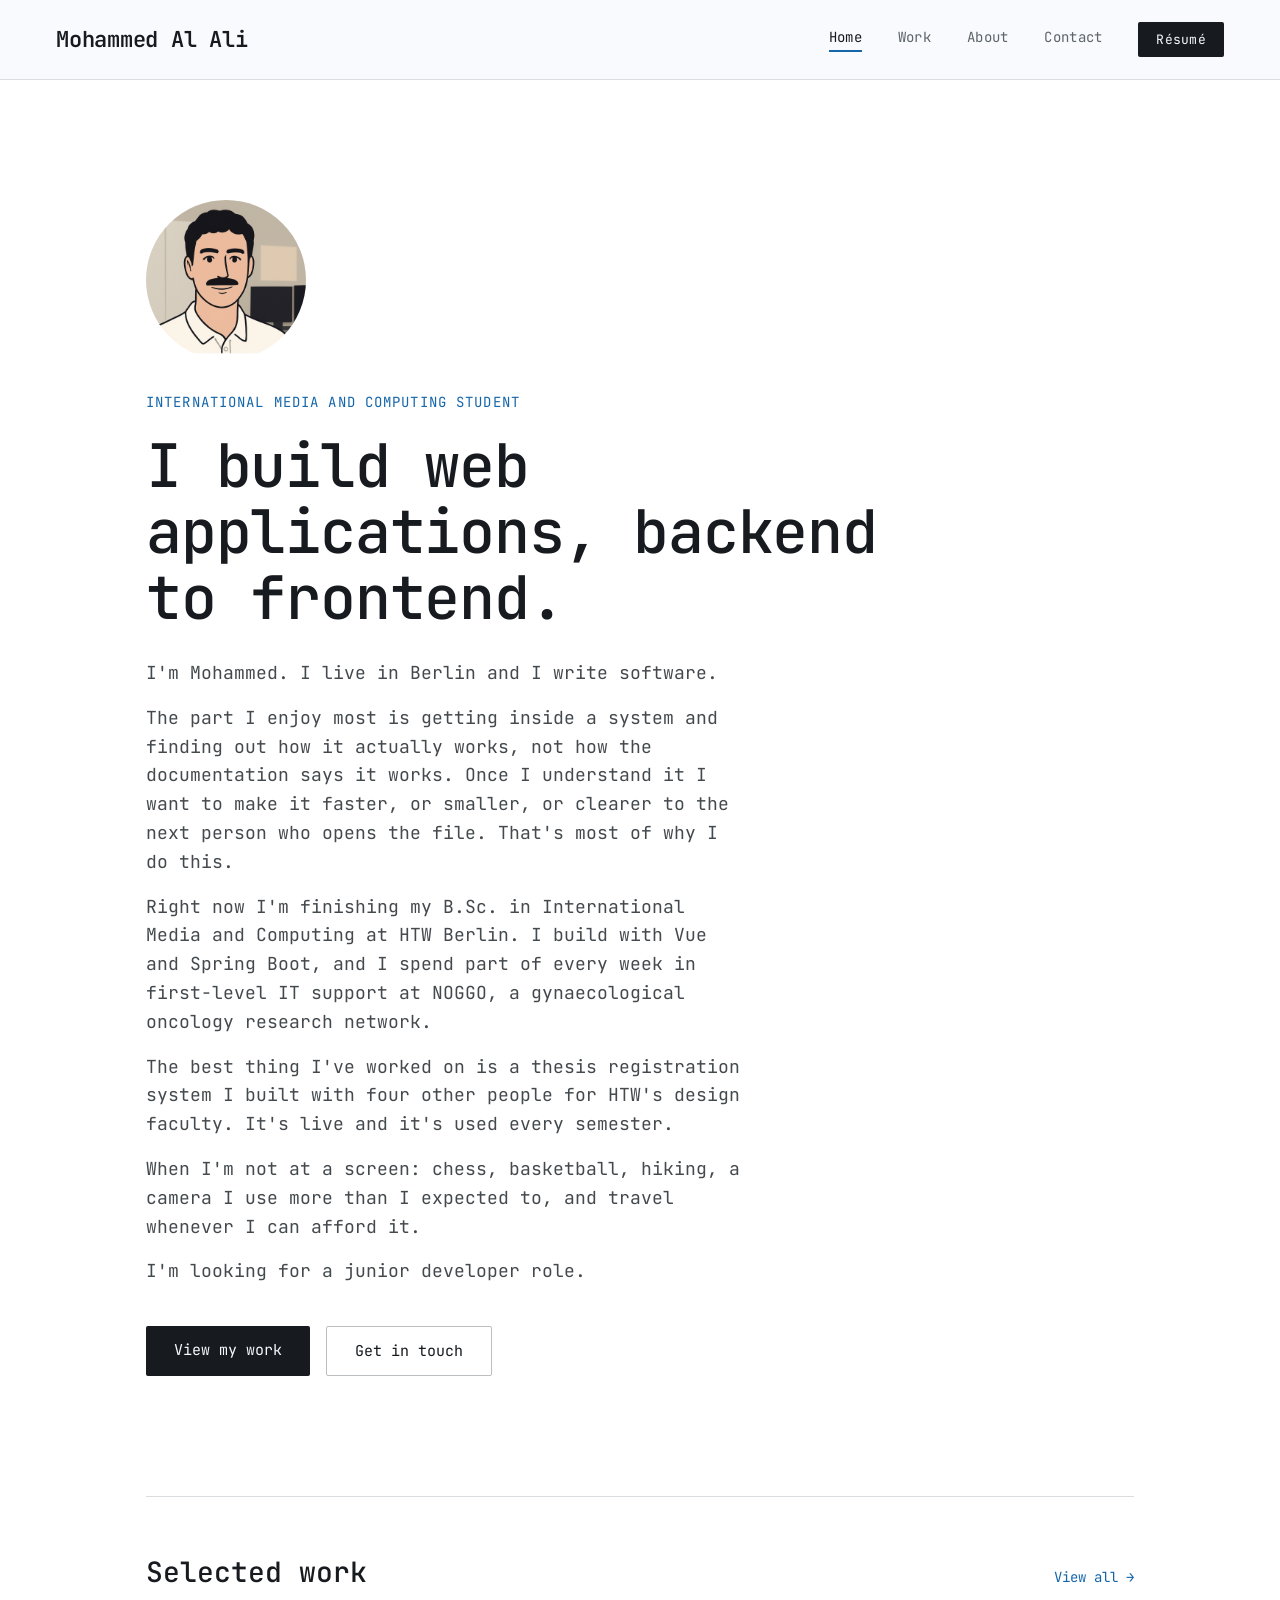
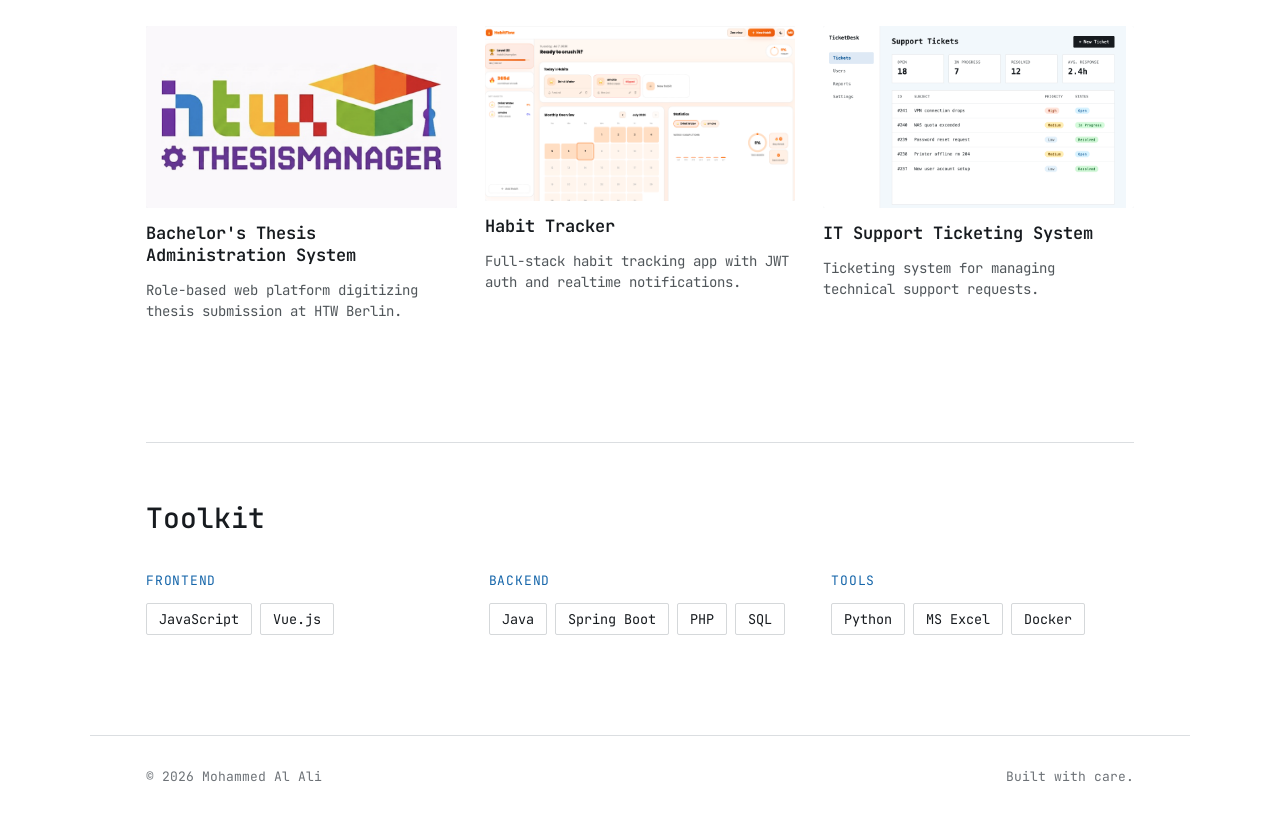
==== index.html @ 30e7e459 "Replace hero tagline with full personal bio; remove page side margins" ====
<!DOCTYPE html>
<html lang="en">
<head>
<meta charset="utf-8">
<meta name="viewport" content="width=device-width, initial-scale=1">
<title>Mohammed Al Ali / Fullstack Developer</title>
<link rel="preconnect" href="https://fonts.googleapis.com">
<link rel="preconnect" href="https://fonts.gstatic.com" crossorigin>
<link href="https://fonts.googleapis.com/css2?family=JetBrains+Mono:ital,wght@0,400;0,500;0,600;0,700;1,400&display=swap" rel="stylesheet">
<link rel="stylesheet" href="css/style.css">
</head>
<body>
<div class="page">

  <div class="nav">
    <a href="./index.html" class="nav-brand">Mohammed Al Ali</a>
    <div class="nav-links">
      <a href="./index.html" class="nav-link active">Home</a>
      <a href="./Work.html" class="nav-link">Work</a>
      <a href="./About.html" class="nav-link">About</a>
      <a href="./Contact.html" class="nav-link">Contact</a>
      <a href="./docs/Mohammed_Al_Ali_CV_2026.pdf" target="_blank" class="resume-btn">Résumé</a>
    </div>
  </div>

  <div class="hero-wrap">
    <img src="images/profile-pic.png" alt="Mohammed Al Ali" class="hero-avatar">
    <div class="eyebrow">International Media and Computing Student</div>
    <div class="hero-title">I build web applications, backend to frontend.</div>
    <div class="hero-tagline">
      <p>I'm Mohammed. I live in Berlin and I write software.</p>
      <p>The part I enjoy most is getting inside a system and finding out how it actually works, not how the documentation says it works. Once I understand it I want to make it faster, or smaller, or clearer to the next person who opens the file. That's most of why I do this.</p>
      <p>Right now I'm finishing my B.Sc. in International Media and Computing at HTW Berlin. I build with Vue and Spring Boot, and I spend part of every week in first-level IT support at NOGGO, a gynaecological oncology research network.</p>
      <p>The best thing I've worked on is a thesis registration system I built with four other people for HTW's design faculty. It's live and it's used every semester.</p>
      <p>When I'm not at a screen: chess, basketball, hiking, a camera I use more than I expected to, and travel whenever I can afford it.</p>
      <p>I'm looking for a junior developer role.</p>
    </div>
    <div class="hero-actions">
      <a href="./Work.html" class="btn btn-primary">View my work</a>
      <a href="./Contact.html" class="btn btn-secondary">Get in touch</a>
    </div>

    <div class="section">
      <div class="section-header">
        <div class="section-title">Selected work</div>
        <a href="./Work.html" class="view-all">View all →</a>
      </div>
      
      <div class="project-grid">
        
        <div class="project-card">
          <div class="thumb thumb-16-9"><img src="images/projects/thesis-manager/logo.png" alt="Thesis Manager showtime poster with the HTW logo" style="object-position: center 38%;"></div>
          <div class="project-title">Bachelor's Thesis Administration System</div>
          <div class="project-desc">Role-based web platform digitizing thesis submission at HTW Berlin.</div>
        </div>
        <div class="project-card">
          <div class="thumb thumb-16-9"><img src="images/projects/habit-tracker.png" alt="HabitFlow app screenshot"></div>
          <div class="project-title">Habit Tracker</div>
          <div class="project-desc">Full-stack habit tracking app with JWT auth and realtime notifications.</div>
        </div>

        <div class="project-card">
          <div class="thumb thumb-16-9"><img src="images/projects/ticket-system.png" alt="TicketDesk support ticket dashboard"></div>
          <div class="project-title">IT Support Ticketing System</div>
          <div class="project-desc">Ticketing system for managing technical support requests.</div>
        </div>
      </div>
    </div>

    <div class="section">
      <div class="section-title" style="margin-bottom:36px;">Toolkit</div>
      <div class="skills-grid">
        <div>
          <div class="skill-label">Frontend</div>
          <div class="skill-tags">
            <div class="skill-tag">JavaScript</div>
            <div class="skill-tag">Vue.js</div>
          </div>
        </div>
        <div>
          <div class="skill-label">Backend</div>
          <div class="skill-tags">
            <div class="skill-tag">Java</div>
            <div class="skill-tag">Spring Boot</div>
            <div class="skill-tag">PHP</div>
            <div class="skill-tag">SQL</div>
          </div>
        </div>
        <div>
          <div class="skill-label">Tools</div>
          <div class="skill-tags">
            <div class="skill-tag">Python</div>
            <div class="skill-tag">MS Excel</div>
            <div class="skill-tag">Docker</div>
            
          </div>
        </div>
      </div>
    </div>
  </div>

  <div class="footer">
    <div>© 2026 Mohammed Al Ali</div>
    <div>Built with care.</div>
  </div>
</div>
</body>
</html>
---- css/style.css ----
* {
    margin: 0;
    padding: 0;
    box-sizing: border-box;
}
body {
    background: #ececec;
    min-height: 100vh;
}

/* ==========================================================================
   Portfolio design system
   ========================================================================== */

:root {
    --font-mono: 'JetBrains Mono', ui-monospace, 'SF Mono', Consolas, monospace;

    --bg: #ffffff;
    --nav-bg: oklch(0.985 0.004 240 / 0.9);

    --text: oklch(0.22 0.01 240);
    --text-soft: oklch(0.35 0.01 240);
    --text-dim: oklch(0.4 0.01 240);
    --text-mute: oklch(0.42 0.01 240);
    --text-mute-2: oklch(0.45 0.01 240);
    --text-faint: oklch(0.5 0.01 240);
    --text-faint-2: oklch(0.55 0.01 240);

    --border: oklch(0.9 0.005 240);
    --border-soft: oklch(0.93 0.005 240);
    --border-tag: oklch(0.88 0.005 240);
    --border-strong: oklch(0.8 0.005 240);

    --tag-bg: oklch(0.95 0.004 240);
    --btn-bg: oklch(0.22 0.01 240);
    --btn-text: oklch(0.98 0.004 240);
    --accent: oklch(0.5 0.13 250);

    --thumb-a: oklch(0.93 0.005 240);
    --thumb-b: oklch(0.96 0.004 240);
    --thumb-text: oklch(0.55 0.01 240);

    --radius: 2px;
}

.page {
    min-height: 100vh;
    background: var(--bg);
    color: var(--text);
    font-family: var(--font-mono);
}

/* Nav */

.nav {
    position: sticky;
    top: 0;
    z-index: 50;
    display: flex;
    align-items: center;
    justify-content: space-between;
    padding: 22px 56px;
    background: var(--nav-bg);
    backdrop-filter: blur(8px);
    border-bottom: 1px solid var(--border);
    flex-wrap: wrap;
    gap: 16px;
}
.nav-brand {
    font-family: var(--font-mono);
    font-size: 22px;
    font-weight: 600;
    letter-spacing: -0.01em;
    text-decoration: none;
    color: inherit;
}
.nav-links {
    display: flex;
    align-items: center;
    gap: 36px;
    flex-wrap: wrap;
}
.nav-link {
    text-decoration: none;
    cursor: pointer;
    font-size: 14px;
    letter-spacing: 0.02em;
    padding-bottom: 4px;
    border-bottom: 2px solid transparent;
    color: var(--text-faint);
}
.nav-link.active {
    color: var(--text);
    border-bottom-color: var(--accent);
}
.resume-btn {
    text-decoration: none;
    font-size: 13px;
    padding: 9px 18px;
    border-radius: var(--radius);
    background: var(--btn-bg);
    color: var(--btn-text);
    letter-spacing: 0.02em;
    white-space: nowrap;
}

/* Footer */

.footer {
    border-top: 1px solid var(--border);
    padding: 32px 56px;
    display: flex;
    justify-content: space-between;
    max-width: 1100px;
    margin: 0 auto;
    font-size: 13px;
    color: var(--text-faint-2);
    gap: 8px;
}

/* Shared placeholders / thumbnails */

.thumb {
    width: 100%;
    background: repeating-linear-gradient(135deg, var(--thumb-a), var(--thumb-a) 10px, var(--thumb-b) 10px, var(--thumb-b) 20px);
    display: flex;
    align-items: center;
    justify-content: center;
    color: var(--thumb-text);
    font-family: monospace;
    font-size: 12px;
    border-radius: var(--radius);
}
.thumb-4-3 { aspect-ratio: 4/3; }
.thumb-1-1 { aspect-ratio: 1/1; }
.thumb-16-9 { aspect-ratio: 16/9; }
.thumb img {
    width: 100%;
    height: 100%;
    object-fit: cover;
    object-position: top;
    border-radius: var(--radius);
}

/* Shared section heading (Work / About / Contact) */

.page-title {
    font-family: var(--font-mono);
    font-size: 44px;
    font-weight: 500;
    letter-spacing: -0.01em;
}
.page-wrap {
    max-width: 1100px;
    margin: 0 auto;
    padding: 80px 56px 100px;
}

/* Home */

.hero-wrap {
    max-width: 1100px;
    margin: 0 auto;
    padding: 120px 56px 100px;
}
.hero-avatar {
    width: 160px;
    height: 160px;
    border-radius: 50%;
    object-fit: cover;
    margin-bottom: 28px;
}
.case-logo {
    width: 240px;
    height: auto;
    margin-bottom: 24px;
}
.eyebrow {
    font-size: 14px;
    letter-spacing: 0.08em;
    text-transform: uppercase;
    color: var(--accent);
    margin-bottom: 22px;
}
.hero-title {
    font-family: var(--font-mono);
    font-size: 60px;
    line-height: 1.1;
    font-weight: 500;
    letter-spacing: -0.02em;
    max-width: 820px;
}
.hero-tagline {
    font-size: 18px;
    line-height: 1.6;
    color: var(--text-dim);
    max-width: 600px;
    margin-top: 28px;
}
.hero-tagline p + p {
    margin-top: 16px;
}
.hero-actions {
    display: flex;
    gap: 16px;
    margin-top: 40px;
    flex-wrap: wrap;
}
.btn {
    text-decoration: none;
    cursor: pointer;
    font-size: 15px;
    padding: 14px 28px;
    border-radius: var(--radius);
}
.btn-primary {
    background: var(--btn-bg);
    color: var(--btn-text);
}
.btn-secondary {
    border: 1px solid var(--border-strong);
    color: inherit;
}

.section {
    margin-top: 120px;
    border-top: 1px solid var(--border);
    padding-top: 56px;
}
.section-header {
    display: flex;
    align-items: baseline;
    justify-content: space-between;
    margin-bottom: 36px;
    flex-wrap: wrap;
    gap: 8px;
}
.section-title {
    font-family: var(--font-mono);
    font-size: 28px;
    font-weight: 500;
}
.view-all {
    text-decoration: none;
    cursor: pointer;
    font-size: 14px;
    color: var(--accent);
}

.project-grid {
    display: grid;
    grid-template-columns: repeat(3, 1fr);
    gap: 28px;
}
.project-card {
    display: flex;
    flex-direction: column;
    gap: 14px;
}
.project-title {
    font-size: 17px;
    font-weight: 600;
}
.project-desc {
    font-size: 14px;
    color: var(--text-mute-2);
    line-height: 1.5;
}

.shot-grid {
    display: grid;
    grid-template-columns: repeat(3, 1fr);
    gap: 28px;
}
.shot-grid figure {
    margin: 0;
    display: flex;
    flex-direction: column;
    gap: 10px;
}
.shot-grid figcaption {
    text-align: center;
}

.pdf-embed {
    width: 100%;
    height: 720px;
    border: 1px solid var(--border);
    border-radius: var(--radius);
    overflow: hidden;
}
.pdf-embed iframe {
    width: 100%;
    height: 100%;
    border: 0;
}

.skills-grid {
    display: grid;
    grid-template-columns: repeat(3, 1fr);
    gap: 40px;
}
.skill-label {
    font-size: 13px;
    letter-spacing: 0.06em;
    text-transform: uppercase;
    color: var(--accent);
    margin-bottom: 14px;
}
.skill-tags {
    display: flex;
    flex-wrap: wrap;
    gap: 8px;
}
.skill-tag {
    font-size: 13.5px;
    padding: 6px 12px;
    border: 1px solid var(--border-tag);
    border-radius: var(--radius);
}

/* Work */

.page-subtitle {
    font-size: 16px;
    color: var(--text-mute-2);
    max-width: 560px;
    margin-top: 14px;
    line-height: 1.6;
}
.work-list {
    display: flex;
    flex-direction: column;
    margin-top: 56px;
}
.work-item {
    display: grid;
    grid-template-columns: 400px 1fr;
    gap: 40px;
    padding: 40px 0;
    border-top: 1px solid var(--border);
}
.work-title-row {
    display: flex;
    align-items: baseline;
    justify-content: space-between;
    flex-wrap: wrap;
    gap: 8px;
}
.work-title {
    font-size: 22px;
    font-weight: 600;
}
.work-year {
    font-size: 13px;
    color: var(--text-faint-2);
}
.work-desc {
    font-size: 15px;
    line-height: 1.65;
    color: var(--text-dim);
    margin-top: 14px;
    max-width: 640px;
}
.work-tags {
    display: flex;
    flex-wrap: wrap;
    gap: 8px;
    margin-top: 18px;
}
.tag {
    font-size: 12.5px;
    padding: 5px 11px;
    background: var(--tag-bg);
    border-radius: var(--radius);
    color: var(--text-dim);
}
.tag-step {
    background: oklch(0.93 0.035 250);
    color: var(--accent);
}
.work-link {
    display: inline-block;
    margin-top: 18px;
    font-size: 14px;
    text-decoration: none;
}

/* About */

.about-grid {
    display: grid;
    grid-template-columns: 280px 1fr;
    gap: 56px;
}
.about-contact {
    margin-top: 24px;
    display: flex;
    flex-direction: column;
    gap: 10px;
}
.about-contact-link {
    font-size: 14px;
    color: var(--text);
    text-decoration: none;
}
.about-phone {
    font-size: 14px;
    color: var(--text);
}
.about-lang {
    font-size: 13px;
    color: var(--text-faint);
    margin-top: 6px;
}

.bio {
    font-size: 16px;
    line-height: 1.75;
    color: var(--text-soft);
    margin-top: 22px;
    max-width: 640px;
}
.bio-p {
    margin-bottom: 18px;
}

.timeline-block {
    margin-top: 56px;
    border-top: 1px solid var(--border);
    padding-top: 40px;
}
.timeline-title {
    font-family: var(--font-mono);
    font-size: 24px;
    font-weight: 500;
    margin-bottom: 28px;
}
.timeline-item {
    display: grid;
    grid-template-columns: 160px 1fr;
    gap: 24px;
    padding: 22px 0;
    border-top: 1px solid var(--border-soft);
}
.timeline-period {
    font-size: 13px;
    color: var(--text-faint);
}
.timeline-role {
    font-size: 16px;
    font-weight: 600;
}
.timeline-company {
    font-weight: 400;
    color: var(--text-faint);
}
.timeline-desc {
    font-size: 14.5px;
    line-height: 1.6;
    color: var(--text-mute);
    margin-top: 8px;
}

/* Contact */

.contact-wrap {
    max-width: 760px;
    margin: 0 auto;
    padding: 100px 56px 140px;
}
.contact-blurb {
    font-size: 16px;
    line-height: 1.7;
    color: var(--text-dim);
    margin-top: 16px;
    max-width: 520px;
}
.contact-list {
    margin-top: 48px;
    display: flex;
    flex-direction: column;
    gap: 22px;
}
.contact-row {
    display: flex;
    align-items: baseline;
    justify-content: space-between;
    text-decoration: none;
    color: inherit;
    padding: 18px 0;
    border-top: 1px solid var(--border);
    flex-wrap: wrap;
    gap: 8px;
}
.contact-row-last {
    border-bottom: 1px solid var(--border);
}
.contact-label {
    font-size: 15px;
    color: var(--text-faint);
}
.contact-value {
    font-size: 17px;
    color: var(--accent);
}

/* ==========================================================================
   Responsive
   ========================================================================== */

@media (max-width: 900px) {
    .nav { padding: 16px 24px; }
    .nav-links { gap: 20px; }
    .hero-wrap, .page-wrap { padding: 80px 24px 60px; }
    .contact-wrap { padding: 70px 24px 90px; }
    .hero-title { font-size: 40px; }
    .footer { padding: 24px 24px; }

    .project-grid, .skills-grid, .shot-grid { grid-template-columns: repeat(2, 1fr); }
    .about-grid { grid-template-columns: 1fr; gap: 32px; }
    .about-grid .thumb-1-1 { max-width: 220px; }
}

@media (max-width: 640px) {
    .pdf-embed { height: 420px; }
    .nav { padding: 14px 20px; }
    .nav-brand { font-size: 19px; }
    .nav-links { gap: 14px; }
    .resume-btn { padding: 8px 14px; font-size: 12px; }

    .hero-wrap, .page-wrap { padding: 56px 20px 48px; }
    .contact-wrap { padding: 56px 20px 72px; }
    .hero-title { font-size: 30px; }
    .hero-tagline { font-size: 16px; }
    .hero-avatar { width: 100px; height: 100px; }
    .page-title { font-size: 32px; }

    .project-grid, .skills-grid, .shot-grid { grid-template-columns: 1fr; }
    .work-item { grid-template-columns: 1fr; gap: 20px; }
    .timeline-item { grid-template-columns: 1fr; gap: 6px; }

    .footer { flex-direction: column; padding: 20px; }
    .section { margin-top: 72px; padding-top: 36px; }
}
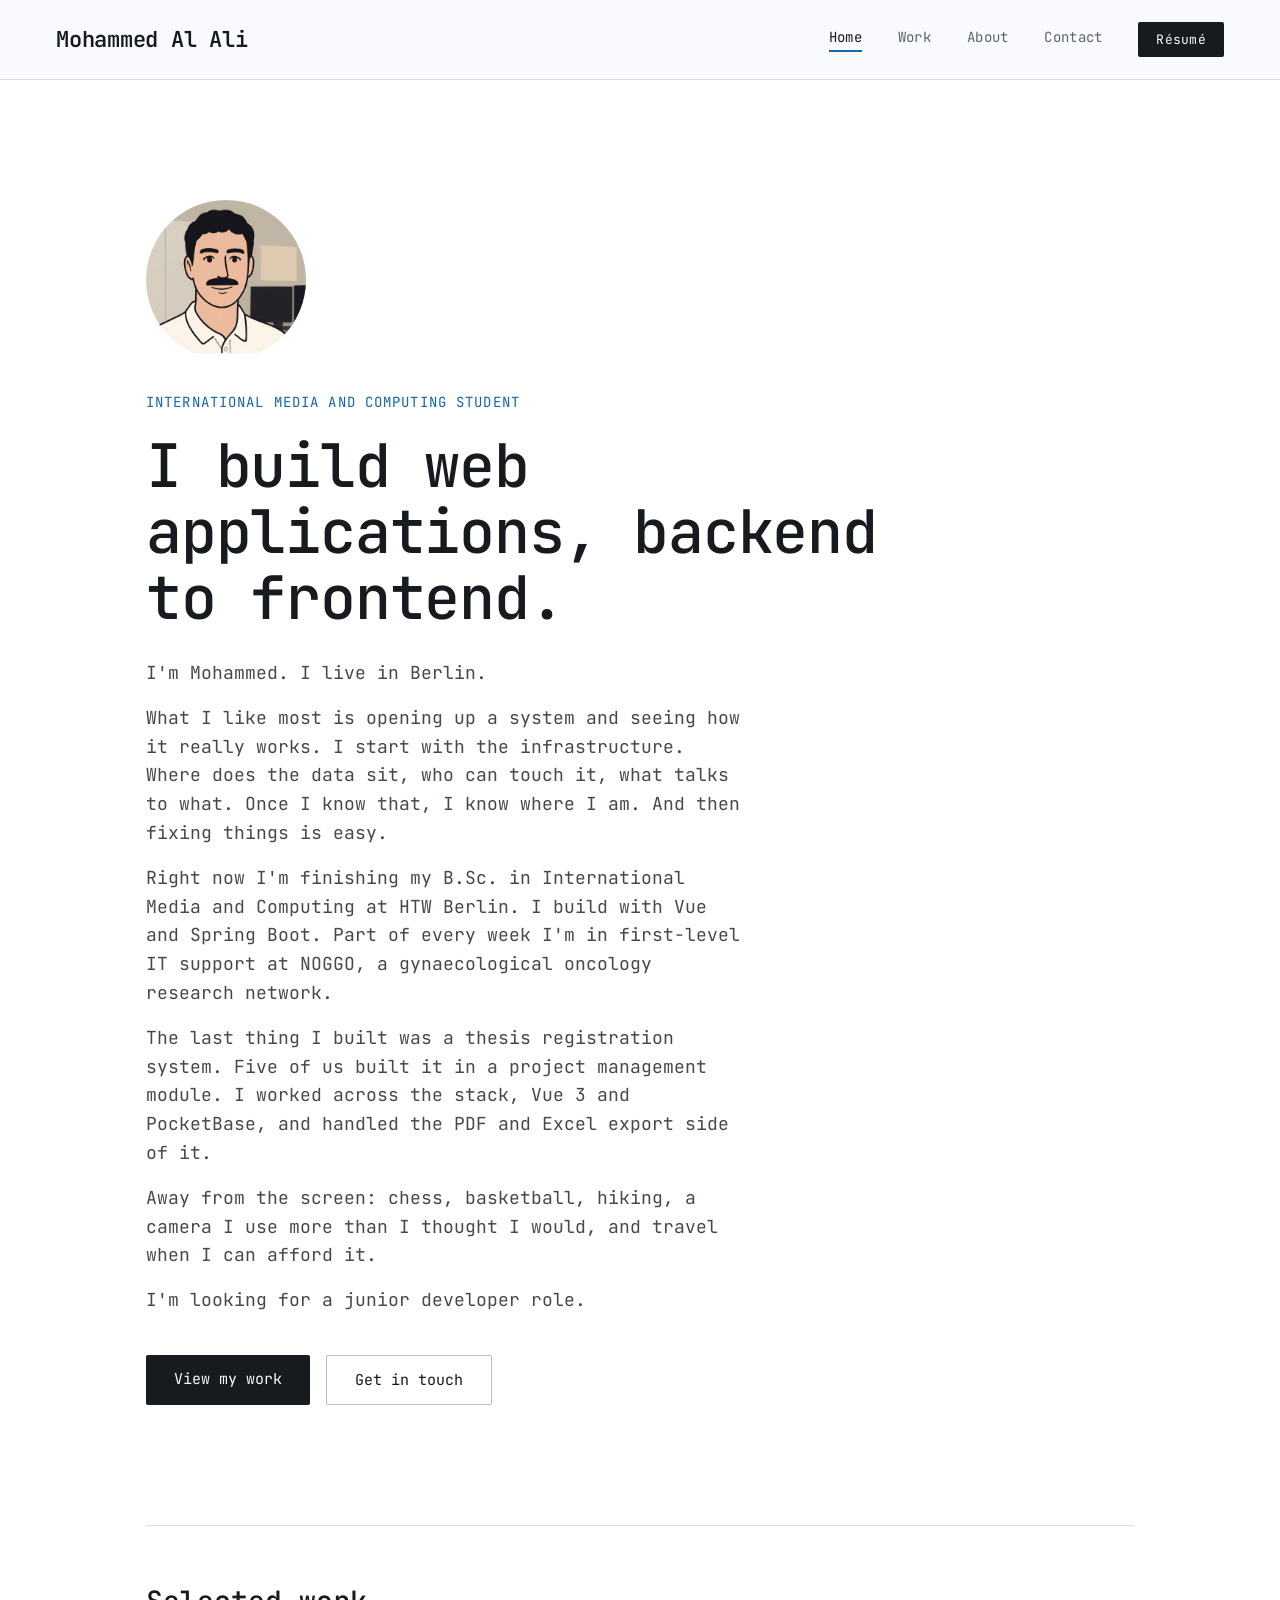
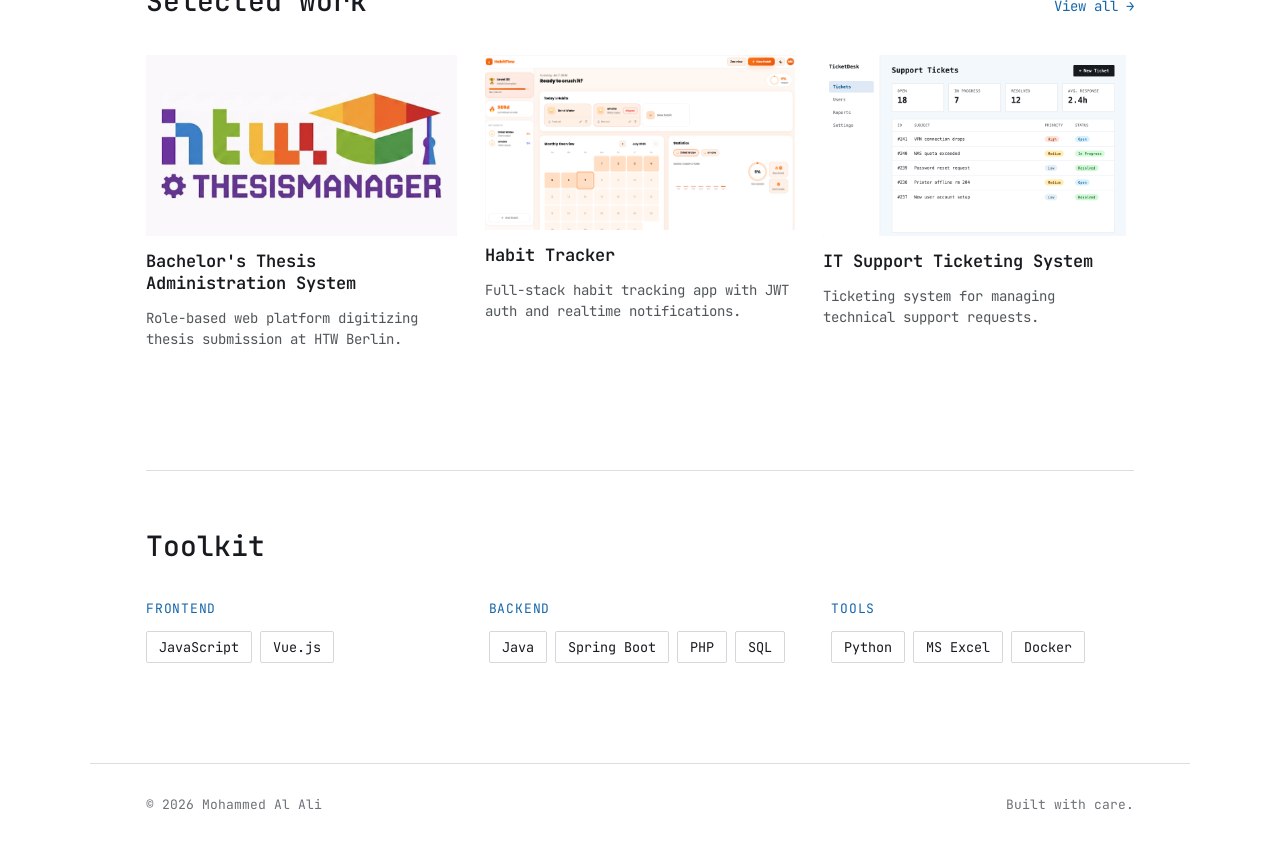
==== commit e723887a: "Update bio copy on home and about pages; refresh CV" ====
--- a/index.html
+++ b/index.html
@@ -28,13 +28,13 @@
     <div class="eyebrow">International Media and Computing Student</div>
     <div class="hero-title">I build web applications, backend to frontend.</div>
     <div class="hero-tagline">
-      <p>I'm Mohammed. I live in Berlin and I write software.</p>
-      <p>The part I enjoy most is getting inside a system and finding out how it actually works, not how the documentation says it works. Once I understand it I want to make it faster, or smaller, or clearer to the next person who opens the file. That's most of why I do this.</p>
-      <p>Right now I'm finishing my B.Sc. in International Media and Computing at HTW Berlin. I build with Vue and Spring Boot, and I spend part of every week in first-level IT support at NOGGO, a gynaecological oncology research network.</p>
-      <p>The best thing I've worked on is a thesis registration system I built with four other people for HTW's design faculty. It's live and it's used every semester.</p>
-      <p>When I'm not at a screen: chess, basketball, hiking, a camera I use more than I expected to, and travel whenever I can afford it.</p>
-      <p>I'm looking for a junior developer role.</p>
-    </div>
+     <p>I'm Mohammed. I live in Berlin.</p>
+     <p>What I like most is opening up a system and seeing how it really works. I start with the infrastructure. Where does the data sit, who can touch it, what talks to what. Once I know that, I know where I am. And then fixing things is easy.</p>
+     <p>Right now I'm finishing my B.Sc. in International Media and Computing at HTW Berlin. I build with Vue and Spring Boot. Part of every week I'm in first-level IT support at NOGGO, a gynaecological oncology research network.</p>
+     <p>The last thing I built was a thesis registration system. Five of us built it in a project management module. I worked across the stack, Vue 3 and PocketBase, and handled the PDF and Excel export side of it.</p>
+     <p>Away from the screen: chess, basketball, hiking, a camera I use more than I thought I would, and travel when I can afford it.</p>
+     <p>I'm looking for a junior developer role.</p>
+</div>
     <div class="hero-actions">
       <a href="./Work.html" class="btn btn-primary">View my work</a>
       <a href="./Contact.html" class="btn btn-secondary">Get in touch</a>
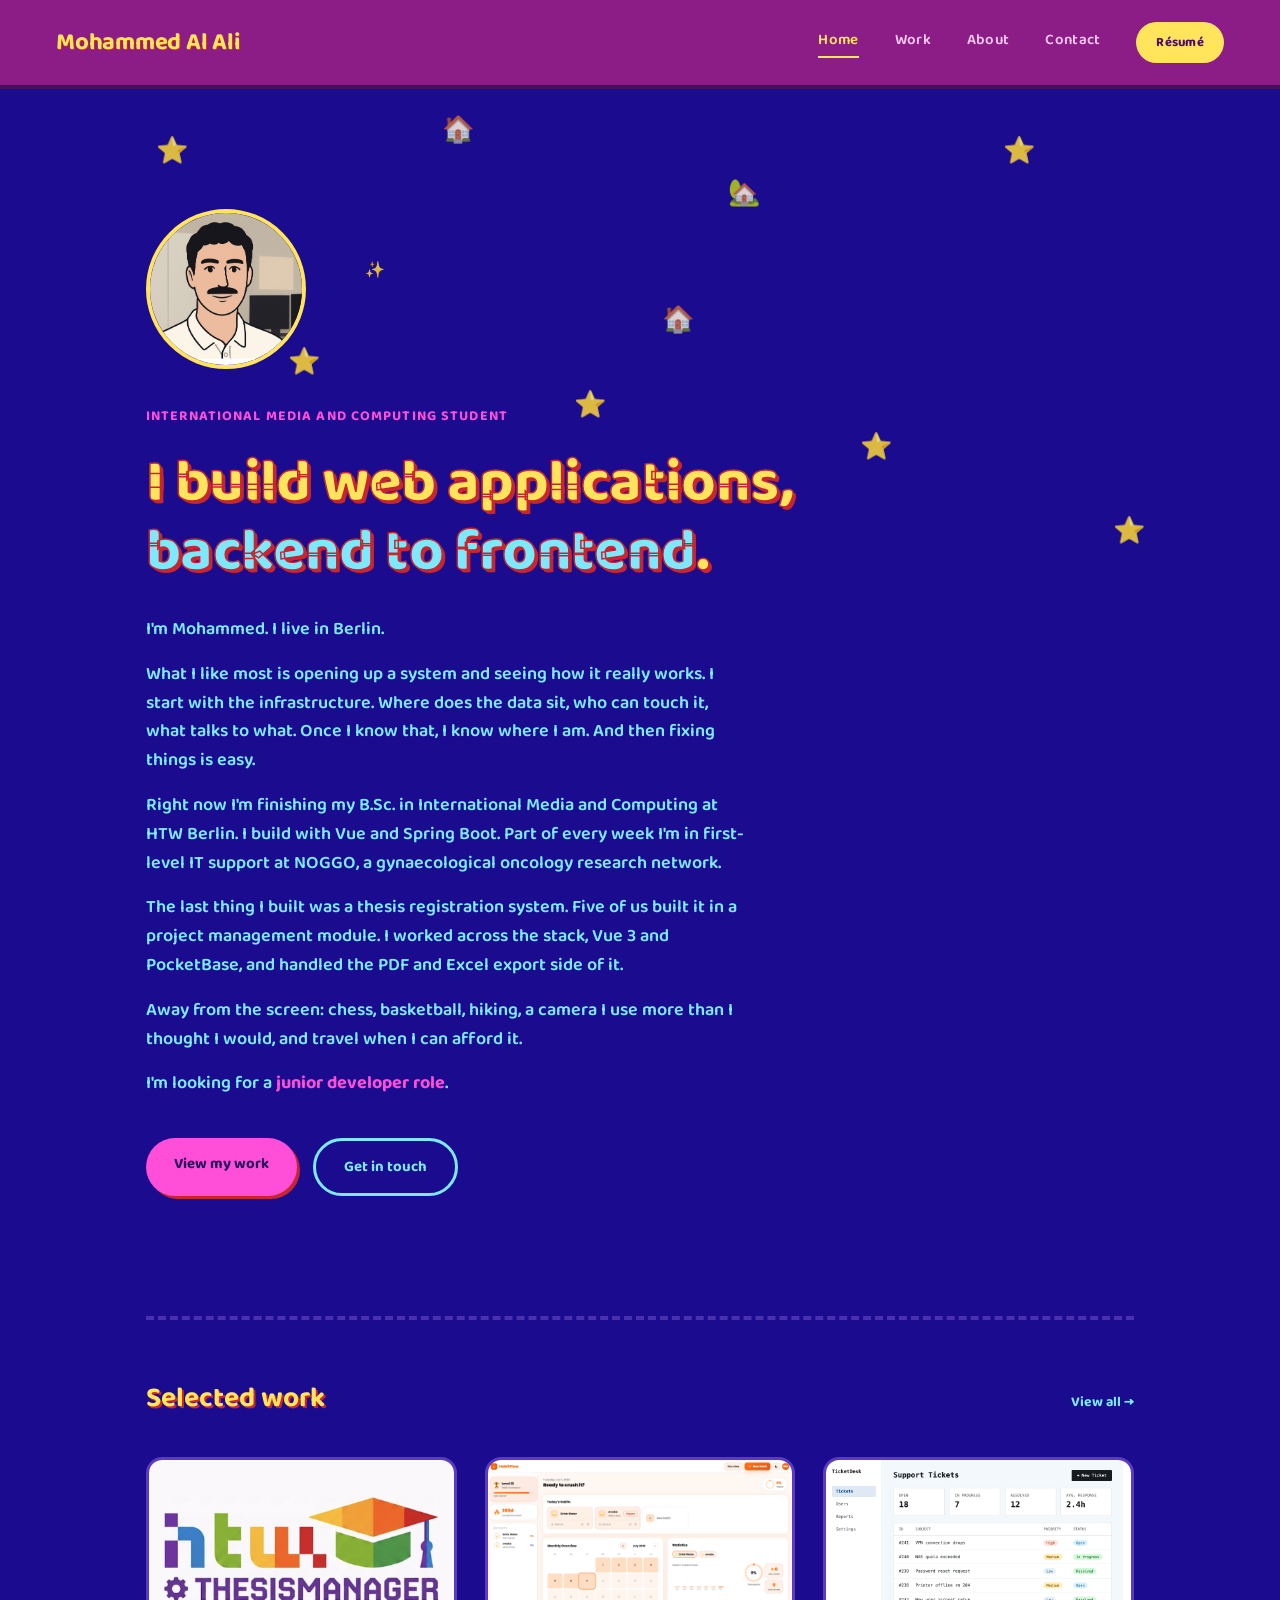
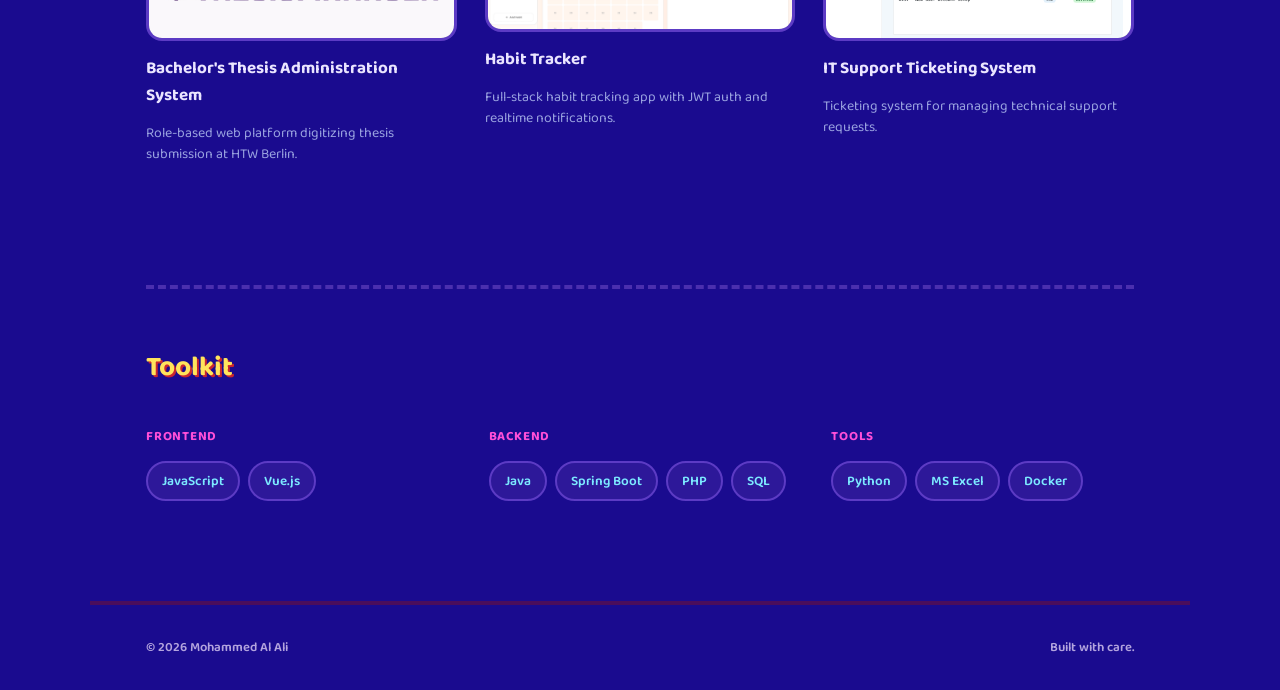
==== commit 45a964c5: "Redesign site with a bold, playful color theme" ====
--- a/index.html
+++ b/index.html
@@ -6,7 +6,7 @@
 <title>Mohammed Al Ali / Fullstack Developer</title>
 <link rel="preconnect" href="https://fonts.googleapis.com">
 <link rel="preconnect" href="https://fonts.gstatic.com" crossorigin>
-<link href="https://fonts.googleapis.com/css2?family=JetBrains+Mono:ital,wght@0,400;0,500;0,600;0,700;1,400&display=swap" rel="stylesheet">
+<link href="https://fonts.googleapis.com/css2?family=Baloo+2:wght@400;500;600;700;800&display=swap" rel="stylesheet">
 <link rel="stylesheet" href="css/style.css">
 </head>
 <body>
@@ -24,20 +24,34 @@
   </div>
 
   <div class="hero-wrap">
-    <img src="images/profile-pic.png" alt="Mohammed Al Ali" class="hero-avatar">
-    <div class="eyebrow">International Media and Computing Student</div>
-    <div class="hero-title">I build web applications, backend to frontend.</div>
-    <div class="hero-tagline">
-     <p>I'm Mohammed. I live in Berlin.</p>
-     <p>What I like most is opening up a system and seeing how it really works. I start with the infrastructure. Where does the data sit, who can touch it, what talks to what. Once I know that, I know where I am. And then fixing things is easy.</p>
-     <p>Right now I'm finishing my B.Sc. in International Media and Computing at HTW Berlin. I build with Vue and Spring Boot. Part of every week I'm in first-level IT support at NOGGO, a gynaecological oncology research network.</p>
-     <p>The last thing I built was a thesis registration system. Five of us built it in a project management module. I worked across the stack, Vue 3 and PocketBase, and handled the PDF and Excel export side of it.</p>
-     <p>Away from the screen: chess, basketball, hiking, a camera I use more than I thought I would, and travel when I can afford it.</p>
-     <p>I'm looking for a junior developer role.</p>
-</div>
-    <div class="hero-actions">
-      <a href="./Work.html" class="btn btn-primary">View my work</a>
-      <a href="./Contact.html" class="btn btn-secondary">Get in touch</a>
+    <div class="confetti" aria-hidden="true">
+      <span style="top:2%;left:6%;">⭐</span>
+      <span style="top:12%;left:18%;">⭐</span>
+      <span style="top:1%;left:32%;">🏠</span>
+      <span style="top:14%;left:44%;">⭐</span>
+      <span style="top:4%;left:58%;">🏡</span>
+      <span style="top:16%;left:70%;">⭐</span>
+      <span style="top:2%;left:83%;">⭐</span>
+      <span style="top:20%;left:93%;">⭐</span>
+      <span style="top:8%;left:25%;font-size:16px;">✨</span>
+      <span style="top:10%;left:52%;">🏠</span>
+    </div>
+    <div class="hero-content">
+      <img src="images/profile-pic.png" alt="Mohammed Al Ali" class="hero-avatar">
+      <div class="eyebrow">International Media and Computing Student</div>
+      <div class="hero-title">I build web applications, <span class="accent-word">backend to frontend</span>.</div>
+      <div class="hero-tagline">
+       <p>I'm Mohammed. I live in Berlin.</p>
+       <p>What I like most is opening up a system and seeing how it really works. I start with the infrastructure. Where does the data sit, who can touch it, what talks to what. Once I know that, I know where I am. And then fixing things is easy.</p>
+       <p>Right now I'm finishing my B.Sc. in International Media and Computing at HTW Berlin. I build with Vue and Spring Boot. Part of every week I'm in first-level IT support at NOGGO, a gynaecological oncology research network.</p>
+       <p>The last thing I built was a thesis registration system. Five of us built it in a project management module. I worked across the stack, Vue 3 and PocketBase, and handled the PDF and Excel export side of it.</p>
+       <p>Away from the screen: chess, basketball, hiking, a camera I use more than I thought I would, and travel when I can afford it.</p>
+       <p>I'm looking for a <strong>junior developer role</strong>.</p>
+      </div>
+      <div class="hero-actions">
+        <a href="./Work.html" class="btn btn-primary">View my work</a>
+        <a href="./Contact.html" class="btn btn-secondary">Get in touch</a>
+      </div>
     </div>
 
     <div class="section">
--- a/css/style.css
+++ b/css/style.css
@@ -4,50 +4,56 @@
     box-sizing: border-box;
 }
 body {
-    background: #ececec;
+    background: #12085e;
     min-height: 100vh;
 }
 
 /* ==========================================================================
-   Portfolio design system
+   Portfolio design system — Tiny Tool Town theme
    ========================================================================== */
 
 :root {
-    --font-mono: 'JetBrains Mono', ui-monospace, 'SF Mono', Consolas, monospace;
-
-    --bg: #ffffff;
-    --nav-bg: oklch(0.985 0.004 240 / 0.9);
-
-    --text: oklch(0.22 0.01 240);
-    --text-soft: oklch(0.35 0.01 240);
-    --text-dim: oklch(0.4 0.01 240);
-    --text-mute: oklch(0.42 0.01 240);
-    --text-mute-2: oklch(0.45 0.01 240);
-    --text-faint: oklch(0.5 0.01 240);
-    --text-faint-2: oklch(0.55 0.01 240);
-
-    --border: oklch(0.9 0.005 240);
-    --border-soft: oklch(0.93 0.005 240);
-    --border-tag: oklch(0.88 0.005 240);
-    --border-strong: oklch(0.8 0.005 240);
-
-    --tag-bg: oklch(0.95 0.004 240);
-    --btn-bg: oklch(0.22 0.01 240);
-    --btn-text: oklch(0.98 0.004 240);
-    --accent: oklch(0.5 0.13 250);
-
-    --thumb-a: oklch(0.93 0.005 240);
-    --thumb-b: oklch(0.96 0.004 240);
-    --thumb-text: oklch(0.55 0.01 240);
-
-    --radius: 2px;
+    --font-display: 'Baloo 2', ui-rounded, 'Fredoka', system-ui, sans-serif;
+
+    --bg: #1a0b8f;
+    --nav-bg: #8c1c86;
+    --nav-border: #4a0e5c;
+
+    --yellow: #ffe45c;
+    --cyan: #7ce9ff;
+    --pink: #ff4fd8;
+    --outline: #c8262f;
+
+    --text: #eae5ff;
+    --text-soft: #d9d2ff;
+    --text-dim: #b9c9ff;
+    --text-mute: #a9b3f2;
+    --text-mute-2: #9aa3e0;
+    --text-faint: #c7b8ec;
+    --text-faint-2: #b3a4de;
+
+    --border: #4a2fae;
+    --border-soft: #3a2299;
+    --border-tag: #5c3bc4;
+    --border-strong: #7ce9ff;
+
+    --tag-bg: #2d1899;
+    --btn-bg: var(--pink);
+    --btn-text: #23125e;
+    --accent: var(--cyan);
+
+    --thumb-a: #2d1899;
+    --thumb-b: #24127f;
+    --thumb-text: #c7b8ec;
+
+    --radius: 16px;
 }
 
 .page {
     min-height: 100vh;
     background: var(--bg);
     color: var(--text);
-    font-family: var(--font-mono);
+    font-family: var(--font-display);
 }
 
 /* Nav */
@@ -61,18 +67,18 @@
     justify-content: space-between;
     padding: 22px 56px;
     background: var(--nav-bg);
-    backdrop-filter: blur(8px);
-    border-bottom: 1px solid var(--border);
+    border-bottom: 4px solid var(--nav-border);
     flex-wrap: wrap;
     gap: 16px;
 }
 .nav-brand {
-    font-family: var(--font-mono);
-    font-size: 22px;
-    font-weight: 600;
+    font-family: var(--font-display);
+    font-size: 24px;
+    font-weight: 700;
     letter-spacing: -0.01em;
     text-decoration: none;
-    color: inherit;
+    color: var(--yellow);
+    text-shadow: 1px 1px 0 var(--outline);
 }
 .nav-links {
     display: flex;
@@ -83,23 +89,25 @@
 .nav-link {
     text-decoration: none;
     cursor: pointer;
-    font-size: 14px;
+    font-size: 15px;
+    font-weight: 600;
     letter-spacing: 0.02em;
     padding-bottom: 4px;
     border-bottom: 2px solid transparent;
-    color: var(--text-faint);
+    color: #f3c9ea;
 }
 .nav-link.active {
-    color: var(--text);
-    border-bottom-color: var(--accent);
+    color: var(--yellow);
+    border-bottom-color: var(--yellow);
 }
 .resume-btn {
     text-decoration: none;
     font-size: 13px;
-    padding: 9px 18px;
-    border-radius: var(--radius);
-    background: var(--btn-bg);
-    color: var(--btn-text);
+    font-weight: 700;
+    padding: 10px 20px;
+    border-radius: 999px;
+    background: var(--yellow);
+    color: #4a0e5c;
     letter-spacing: 0.02em;
     white-space: nowrap;
 }
@@ -107,13 +115,14 @@
 /* Footer */
 
 .footer {
-    border-top: 1px solid var(--border);
+    border-top: 4px solid var(--nav-border);
     padding: 32px 56px;
     display: flex;
     justify-content: space-between;
     max-width: 1100px;
     margin: 0 auto;
     font-size: 13px;
+    font-weight: 600;
     color: var(--text-faint-2);
     gap: 8px;
 }
@@ -127,9 +136,10 @@
     align-items: center;
     justify-content: center;
     color: var(--thumb-text);
-    font-family: monospace;
+    font-family: var(--font-display);
     font-size: 12px;
     border-radius: var(--radius);
+    border: 3px solid var(--border-tag);
 }
 .thumb-4-3 { aspect-ratio: 4/3; }
 .thumb-1-1 { aspect-ratio: 1/1; }
@@ -139,16 +149,18 @@
     height: 100%;
     object-fit: cover;
     object-position: top;
-    border-radius: var(--radius);
+    border-radius: calc(var(--radius) - 3px);
 }
 
 /* Shared section heading (Work / About / Contact) */
 
 .page-title {
-    font-family: var(--font-mono);
-    font-size: 44px;
-    font-weight: 500;
+    font-family: var(--font-display);
+    font-size: 46px;
+    font-weight: 700;
     letter-spacing: -0.01em;
+    color: var(--yellow);
+    text-shadow: 2px 2px 0 var(--outline);
 }
 .page-wrap {
     max-width: 1100px;
@@ -162,6 +174,23 @@
     max-width: 1100px;
     margin: 0 auto;
     padding: 120px 56px 100px;
+    position: relative;
+    overflow: hidden;
+}
+.confetti {
+    position: absolute;
+    inset: 0;
+    pointer-events: none;
+    z-index: 0;
+    font-size: 26px;
+    opacity: 0.85;
+}
+.confetti span {
+    position: absolute;
+}
+.hero-content {
+    position: relative;
+    z-index: 1;
 }
 .hero-avatar {
     width: 160px;
@@ -169,6 +198,7 @@
     border-radius: 50%;
     object-fit: cover;
     margin-bottom: 28px;
+    border: 4px solid var(--yellow);
 }
 .case-logo {
     width: 240px;
@@ -177,29 +207,41 @@
 }
 .eyebrow {
     font-size: 14px;
+    font-weight: 700;
     letter-spacing: 0.08em;
     text-transform: uppercase;
-    color: var(--accent);
+    color: var(--pink);
     margin-bottom: 22px;
 }
 .hero-title {
-    font-family: var(--font-mono);
+    font-family: var(--font-display);
     font-size: 60px;
-    line-height: 1.1;
-    font-weight: 500;
-    letter-spacing: -0.02em;
+    line-height: 1.15;
+    font-weight: 800;
+    letter-spacing: -0.01em;
     max-width: 820px;
+    color: var(--yellow);
+    -webkit-text-stroke: 1.5px var(--outline);
+    text-shadow: 3px 3px 0 var(--outline);
+}
+.hero-title .accent-word {
+    color: var(--cyan);
+    -webkit-text-stroke: 1.5px var(--outline);
 }
 .hero-tagline {
     font-size: 18px;
     line-height: 1.6;
-    color: var(--text-dim);
+    color: var(--cyan);
     max-width: 600px;
     margin-top: 28px;
+    font-weight: 600;
 }
 .hero-tagline p + p {
     margin-top: 16px;
 }
+.hero-tagline strong {
+    color: var(--pink);
+}
 .hero-actions {
     display: flex;
     gap: 16px;
@@ -210,21 +252,23 @@
     text-decoration: none;
     cursor: pointer;
     font-size: 15px;
+    font-weight: 700;
     padding: 14px 28px;
-    border-radius: var(--radius);
+    border-radius: 999px;
 }
 .btn-primary {
     background: var(--btn-bg);
     color: var(--btn-text);
+    box-shadow: 3px 3px 0 var(--outline);
 }
 .btn-secondary {
-    border: 1px solid var(--border-strong);
-    color: inherit;
+    border: 3px solid var(--cyan);
+    color: var(--cyan);
 }
 
 .section {
     margin-top: 120px;
-    border-top: 1px solid var(--border);
+    border-top: 4px dashed var(--border);
     padding-top: 56px;
 }
 .section-header {
@@ -236,15 +280,18 @@
     gap: 8px;
 }
 .section-title {
-    font-family: var(--font-mono);
+    font-family: var(--font-display);
     font-size: 28px;
-    font-weight: 500;
+    font-weight: 700;
+    color: var(--yellow);
+    text-shadow: 1.5px 1.5px 0 var(--outline);
 }
 .view-all {
     text-decoration: none;
     cursor: pointer;
     font-size: 14px;
-    color: var(--accent);
+    font-weight: 700;
+    color: var(--cyan);
 }
 
 .project-grid {
@@ -259,7 +306,8 @@
 }
 .project-title {
     font-size: 17px;
-    font-weight: 600;
+    font-weight: 700;
+    color: var(--text);
 }
 .project-desc {
     font-size: 14px;
@@ -285,7 +333,7 @@
 .pdf-embed {
     width: 100%;
     height: 720px;
-    border: 1px solid var(--border);
+    border: 3px solid var(--border-tag);
     border-radius: var(--radius);
     overflow: hidden;
 }
@@ -302,9 +350,10 @@
 }
 .skill-label {
     font-size: 13px;
+    font-weight: 700;
     letter-spacing: 0.06em;
     text-transform: uppercase;
-    color: var(--accent);
+    color: var(--pink);
     margin-bottom: 14px;
 }
 .skill-tags {
@@ -314,9 +363,12 @@
 }
 .skill-tag {
     font-size: 13.5px;
-    padding: 6px 12px;
-    border: 1px solid var(--border-tag);
-    border-radius: var(--radius);
+    font-weight: 600;
+    padding: 7px 14px;
+    background: var(--tag-bg);
+    border: 2px solid var(--border-tag);
+    border-radius: 999px;
+    color: var(--cyan);
 }
 
 /* Work */
@@ -338,7 +390,7 @@
     grid-template-columns: 400px 1fr;
     gap: 40px;
     padding: 40px 0;
-    border-top: 1px solid var(--border);
+    border-top: 4px dashed var(--border);
 }
 .work-title-row {
     display: flex;
@@ -349,10 +401,12 @@
 }
 .work-title {
     font-size: 22px;
-    font-weight: 600;
+    font-weight: 700;
+    color: var(--yellow);
 }
 .work-year {
     font-size: 13px;
+    font-weight: 600;
     color: var(--text-faint-2);
 }
 .work-desc {
@@ -370,19 +424,24 @@
 }
 .tag {
     font-size: 12.5px;
-    padding: 5px 11px;
+    font-weight: 600;
+    padding: 6px 13px;
     background: var(--tag-bg);
-    border-radius: var(--radius);
-    color: var(--text-dim);
+    border: 2px solid var(--border-tag);
+    border-radius: 999px;
+    color: var(--cyan);
 }
 .tag-step {
-    background: oklch(0.93 0.035 250);
-    color: var(--accent);
+    background: var(--pink);
+    border-color: var(--pink);
+    color: #3a0a4a;
 }
 .work-link {
     display: inline-block;
     margin-top: 18px;
     font-size: 14px;
+    font-weight: 700;
+    color: var(--cyan);
     text-decoration: none;
 }
 
@@ -401,7 +460,8 @@
 }
 .about-contact-link {
     font-size: 14px;
-    color: var(--text);
+    font-weight: 600;
+    color: var(--cyan);
     text-decoration: none;
 }
 .about-phone {
@@ -427,13 +487,14 @@
 
 .timeline-block {
     margin-top: 56px;
-    border-top: 1px solid var(--border);
+    border-top: 4px dashed var(--border);
     padding-top: 40px;
 }
 .timeline-title {
-    font-family: var(--font-mono);
+    font-family: var(--font-display);
     font-size: 24px;
-    font-weight: 500;
+    font-weight: 700;
+    color: var(--yellow);
     margin-bottom: 28px;
 }
 .timeline-item {
@@ -445,11 +506,13 @@
 }
 .timeline-period {
     font-size: 13px;
-    color: var(--text-faint);
+    font-weight: 600;
+    color: var(--pink);
 }
 .timeline-role {
     font-size: 16px;
-    font-weight: 600;
+    font-weight: 700;
+    color: var(--text);
 }
 .timeline-company {
     font-weight: 400;
@@ -472,9 +535,10 @@
 .contact-blurb {
     font-size: 16px;
     line-height: 1.7;
-    color: var(--text-dim);
+    color: var(--cyan);
     margin-top: 16px;
     max-width: 520px;
+    font-weight: 600;
 }
 .contact-list {
     margin-top: 48px;
@@ -489,20 +553,22 @@
     text-decoration: none;
     color: inherit;
     padding: 18px 0;
-    border-top: 1px solid var(--border);
+    border-top: 4px dashed var(--border);
     flex-wrap: wrap;
     gap: 8px;
 }
 .contact-row-last {
-    border-bottom: 1px solid var(--border);
+    border-bottom: 4px dashed var(--border);
 }
 .contact-label {
     font-size: 15px;
+    font-weight: 700;
     color: var(--text-faint);
 }
 .contact-value {
     font-size: 17px;
-    color: var(--accent);
+    font-weight: 700;
+    color: var(--pink);
 }
 
 /* ==========================================================================
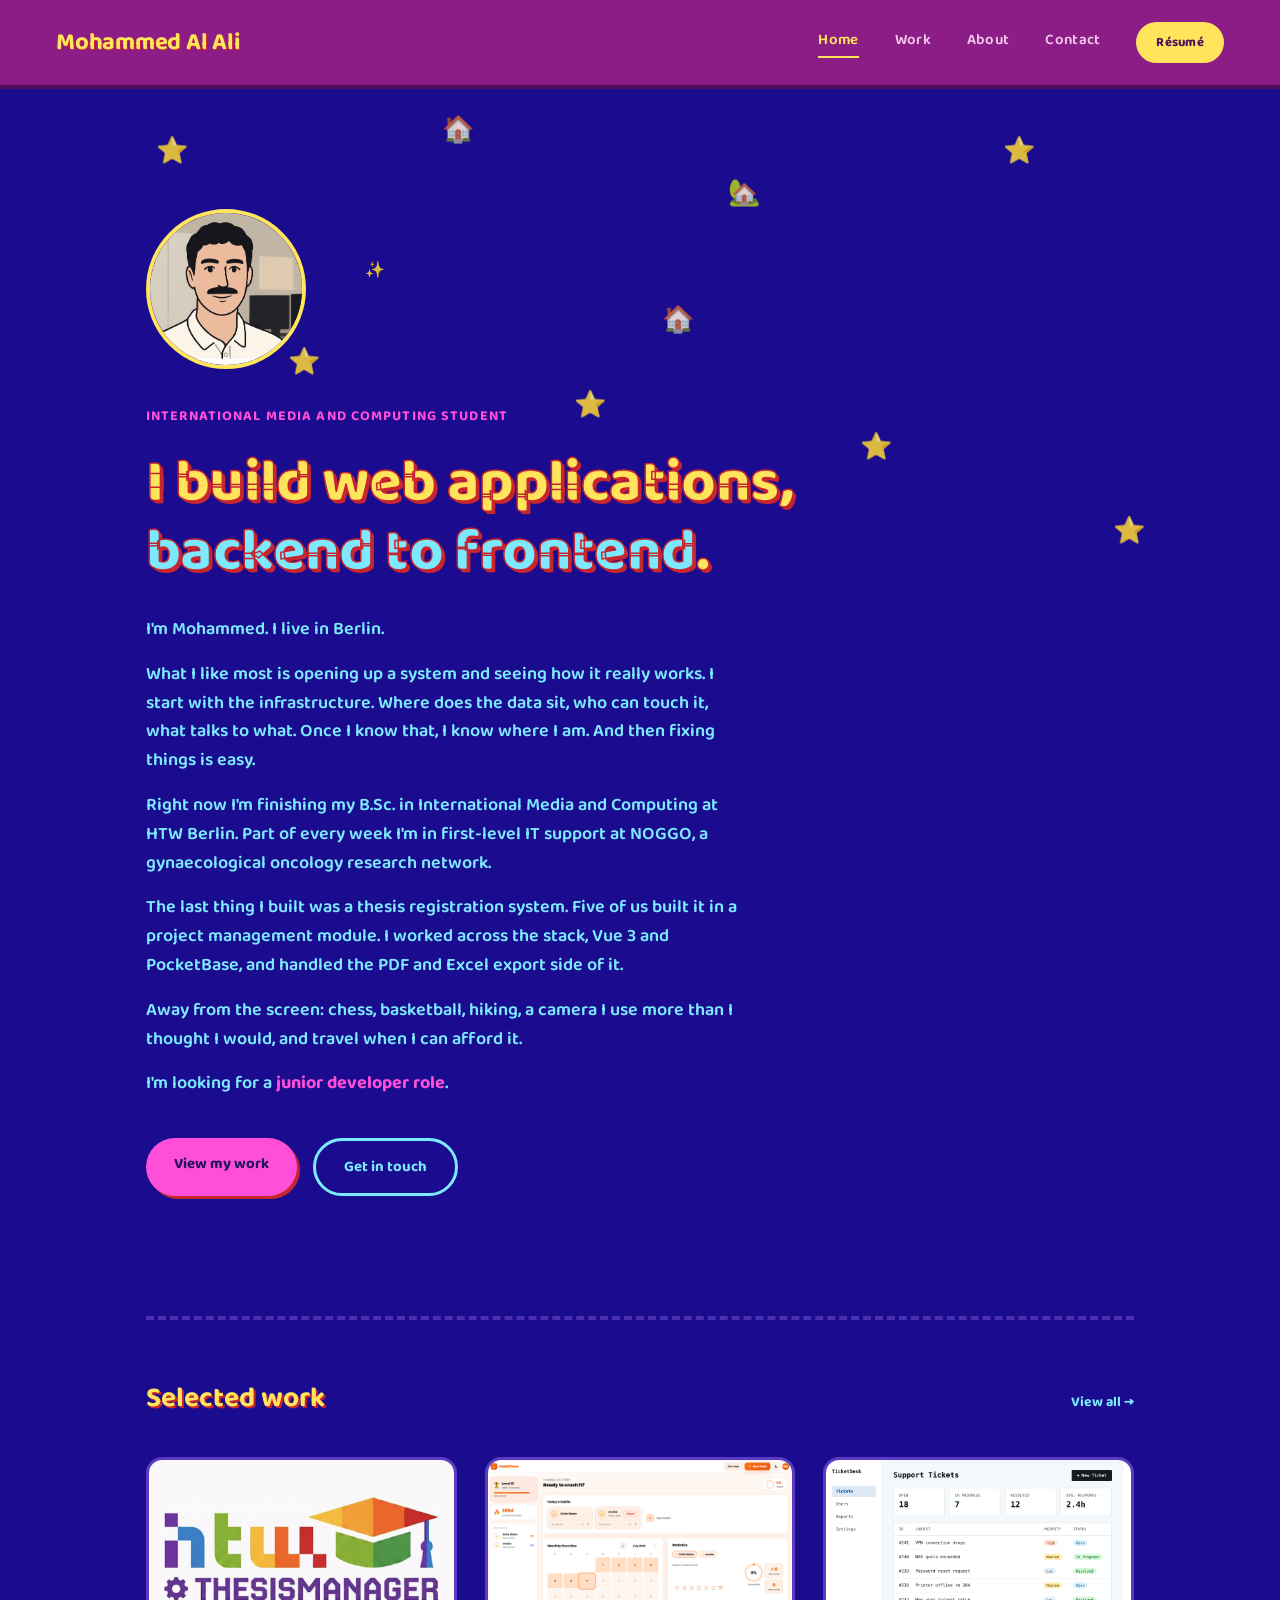
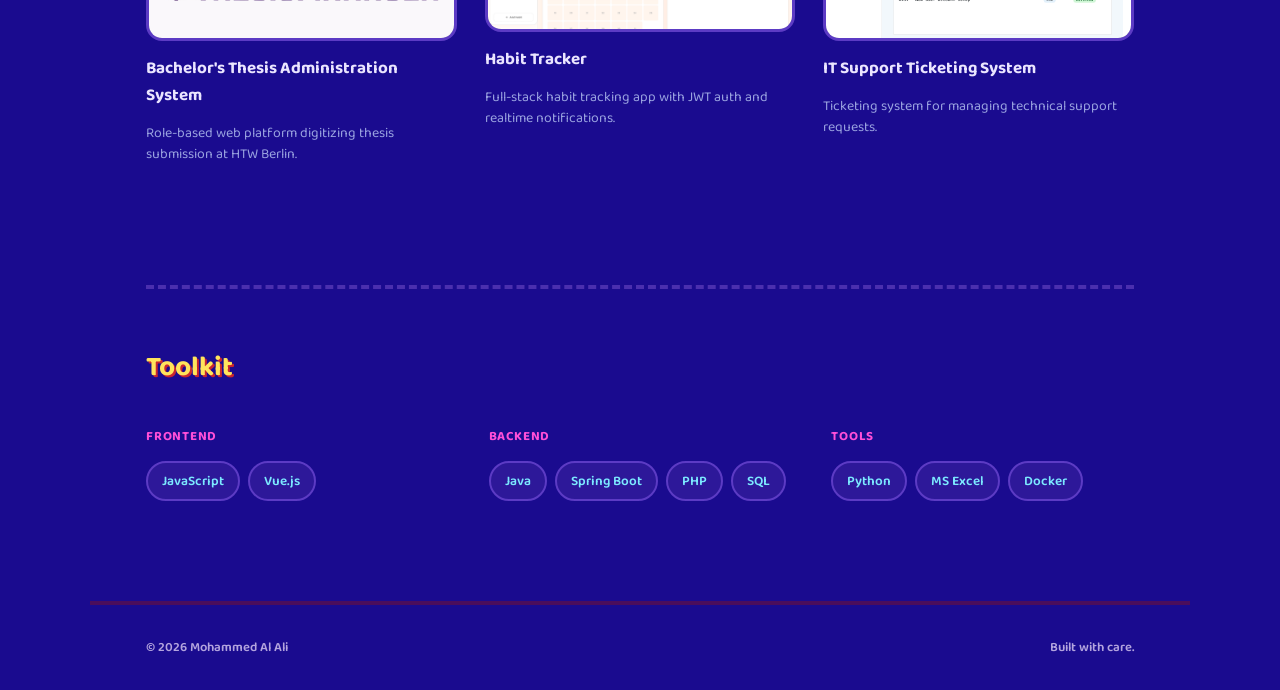
==== commit d4f668fc: "Tweak Work and home page copy" ====
--- a/index.html
+++ b/index.html
@@ -43,7 +43,7 @@
       <div class="hero-tagline">
        <p>I'm Mohammed. I live in Berlin.</p>
        <p>What I like most is opening up a system and seeing how it really works. I start with the infrastructure. Where does the data sit, who can touch it, what talks to what. Once I know that, I know where I am. And then fixing things is easy.</p>
-       <p>Right now I'm finishing my B.Sc. in International Media and Computing at HTW Berlin. I build with Vue and Spring Boot. Part of every week I'm in first-level IT support at NOGGO, a gynaecological oncology research network.</p>
+       <p>Right now I'm finishing my B.Sc. in International Media and Computing at HTW Berlin. Part of every week I'm in first-level IT support at NOGGO, a gynaecological oncology research network.</p>
        <p>The last thing I built was a thesis registration system. Five of us built it in a project management module. I worked across the stack, Vue 3 and PocketBase, and handled the PDF and Excel export side of it.</p>
        <p>Away from the screen: chess, basketball, hiking, a camera I use more than I thought I would, and travel when I can afford it.</p>
        <p>I'm looking for a <strong>junior developer role</strong>.</p>
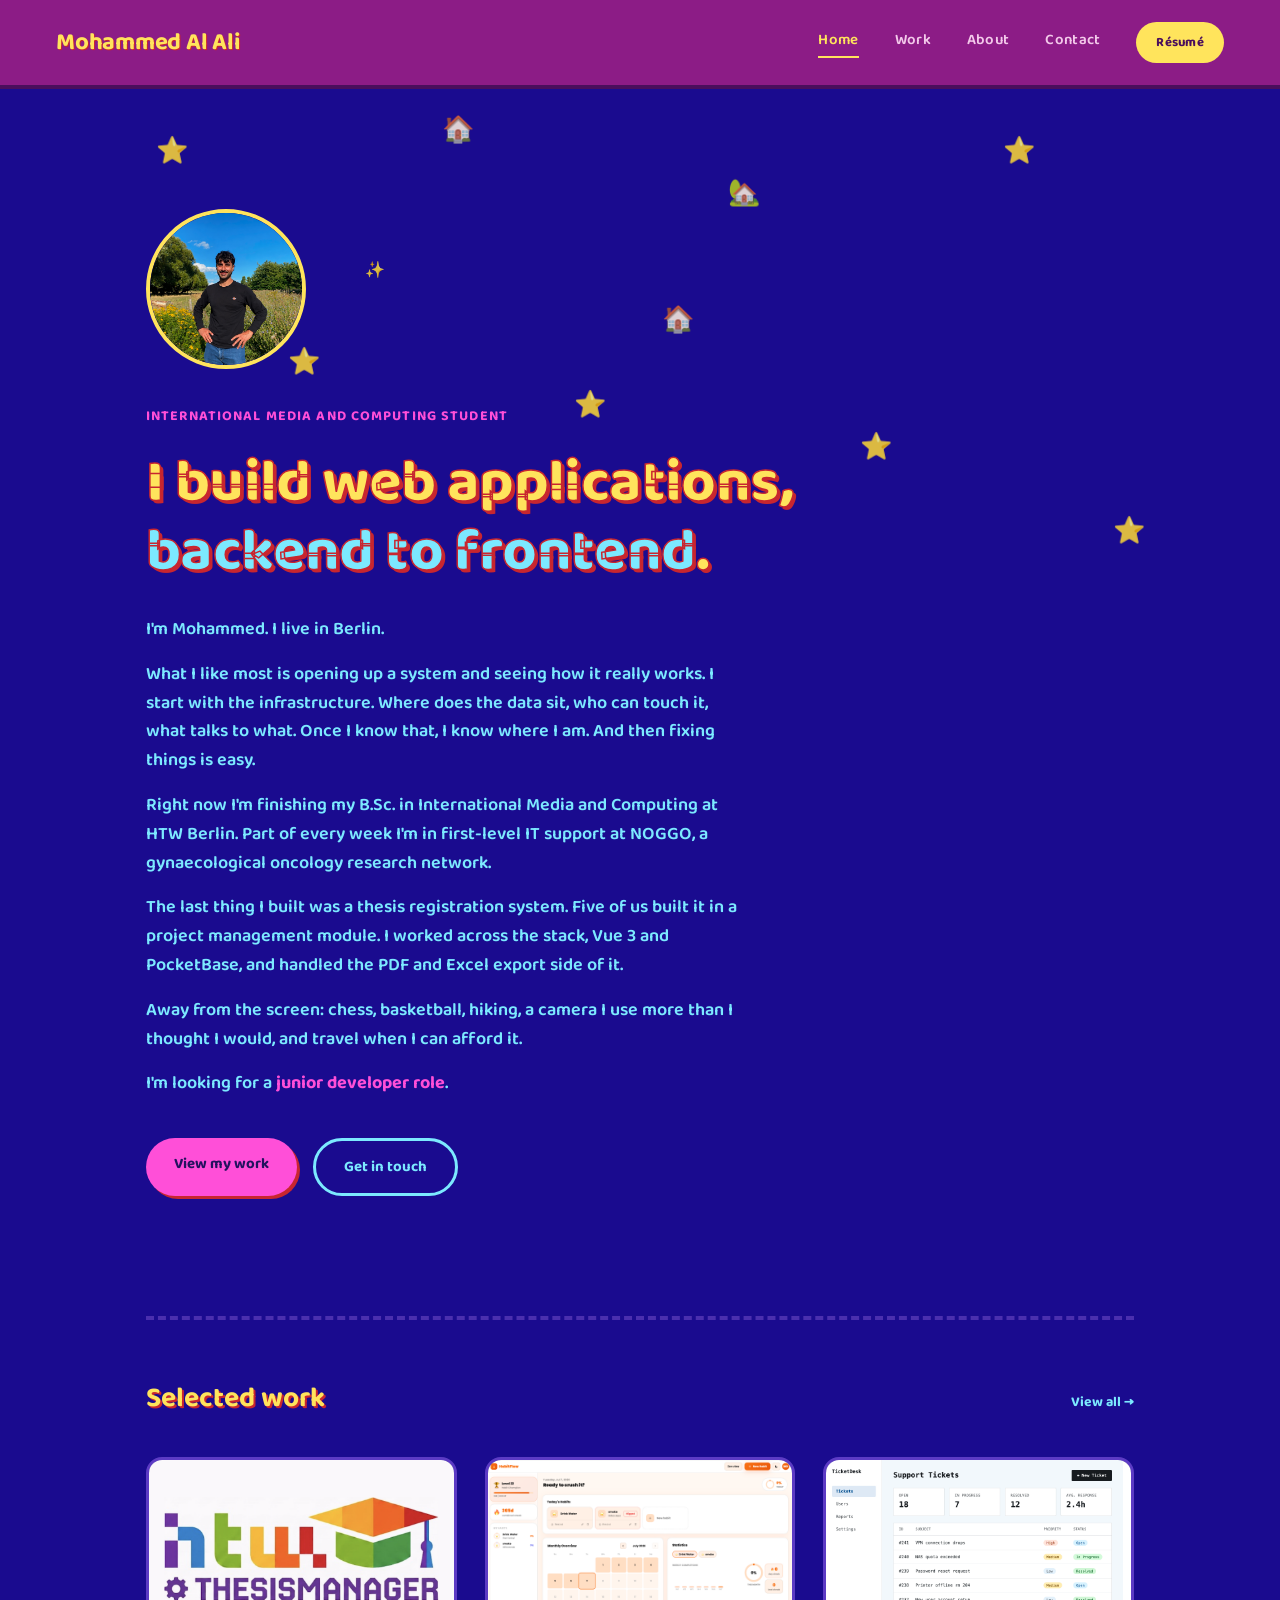
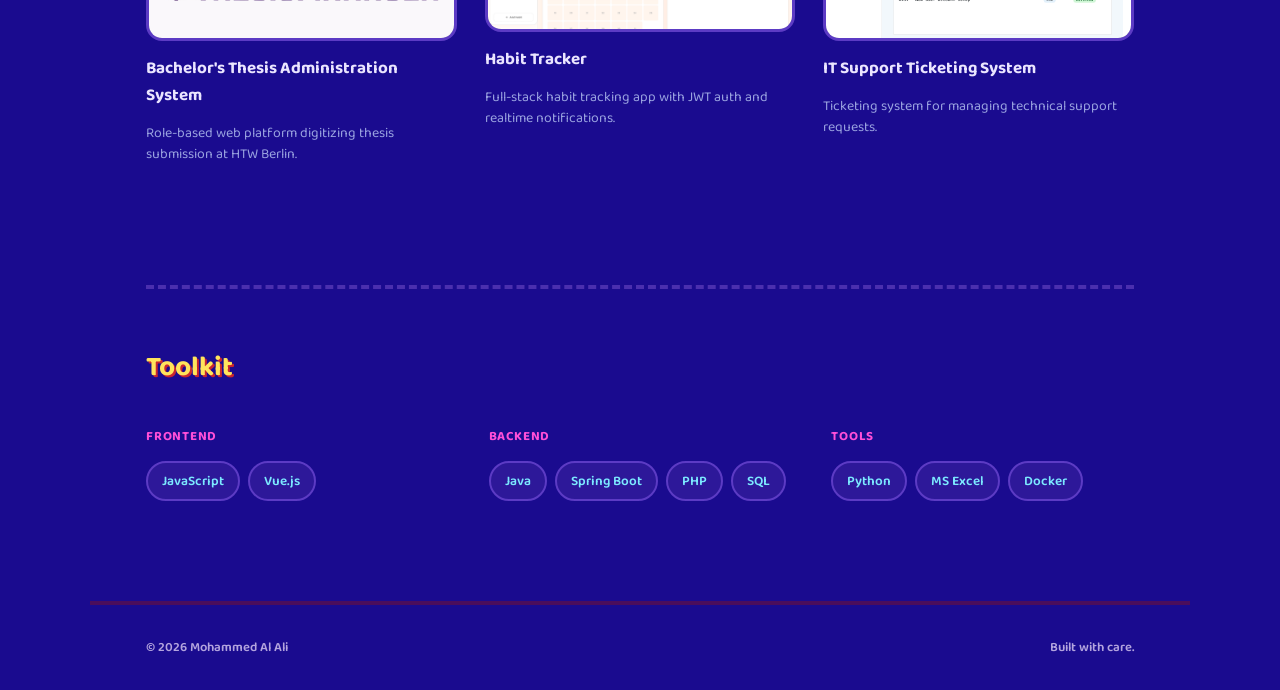
==== commit 59bd62cf: "Update profile picture" ====
--- a/index.html
+++ b/index.html
@@ -37,7 +37,7 @@
       <span style="top:10%;left:52%;">🏠</span>
     </div>
     <div class="hero-content">
-      <img src="images/profile-pic.png" alt="Mohammed Al Ali" class="hero-avatar">
+      <img src="images/Profile_pic.PNG" alt="Mohammed Al Ali" class="hero-avatar">
       <div class="eyebrow">International Media and Computing Student</div>
       <div class="hero-title">I build web applications, <span class="accent-word">backend to frontend</span>.</div>
       <div class="hero-tagline">
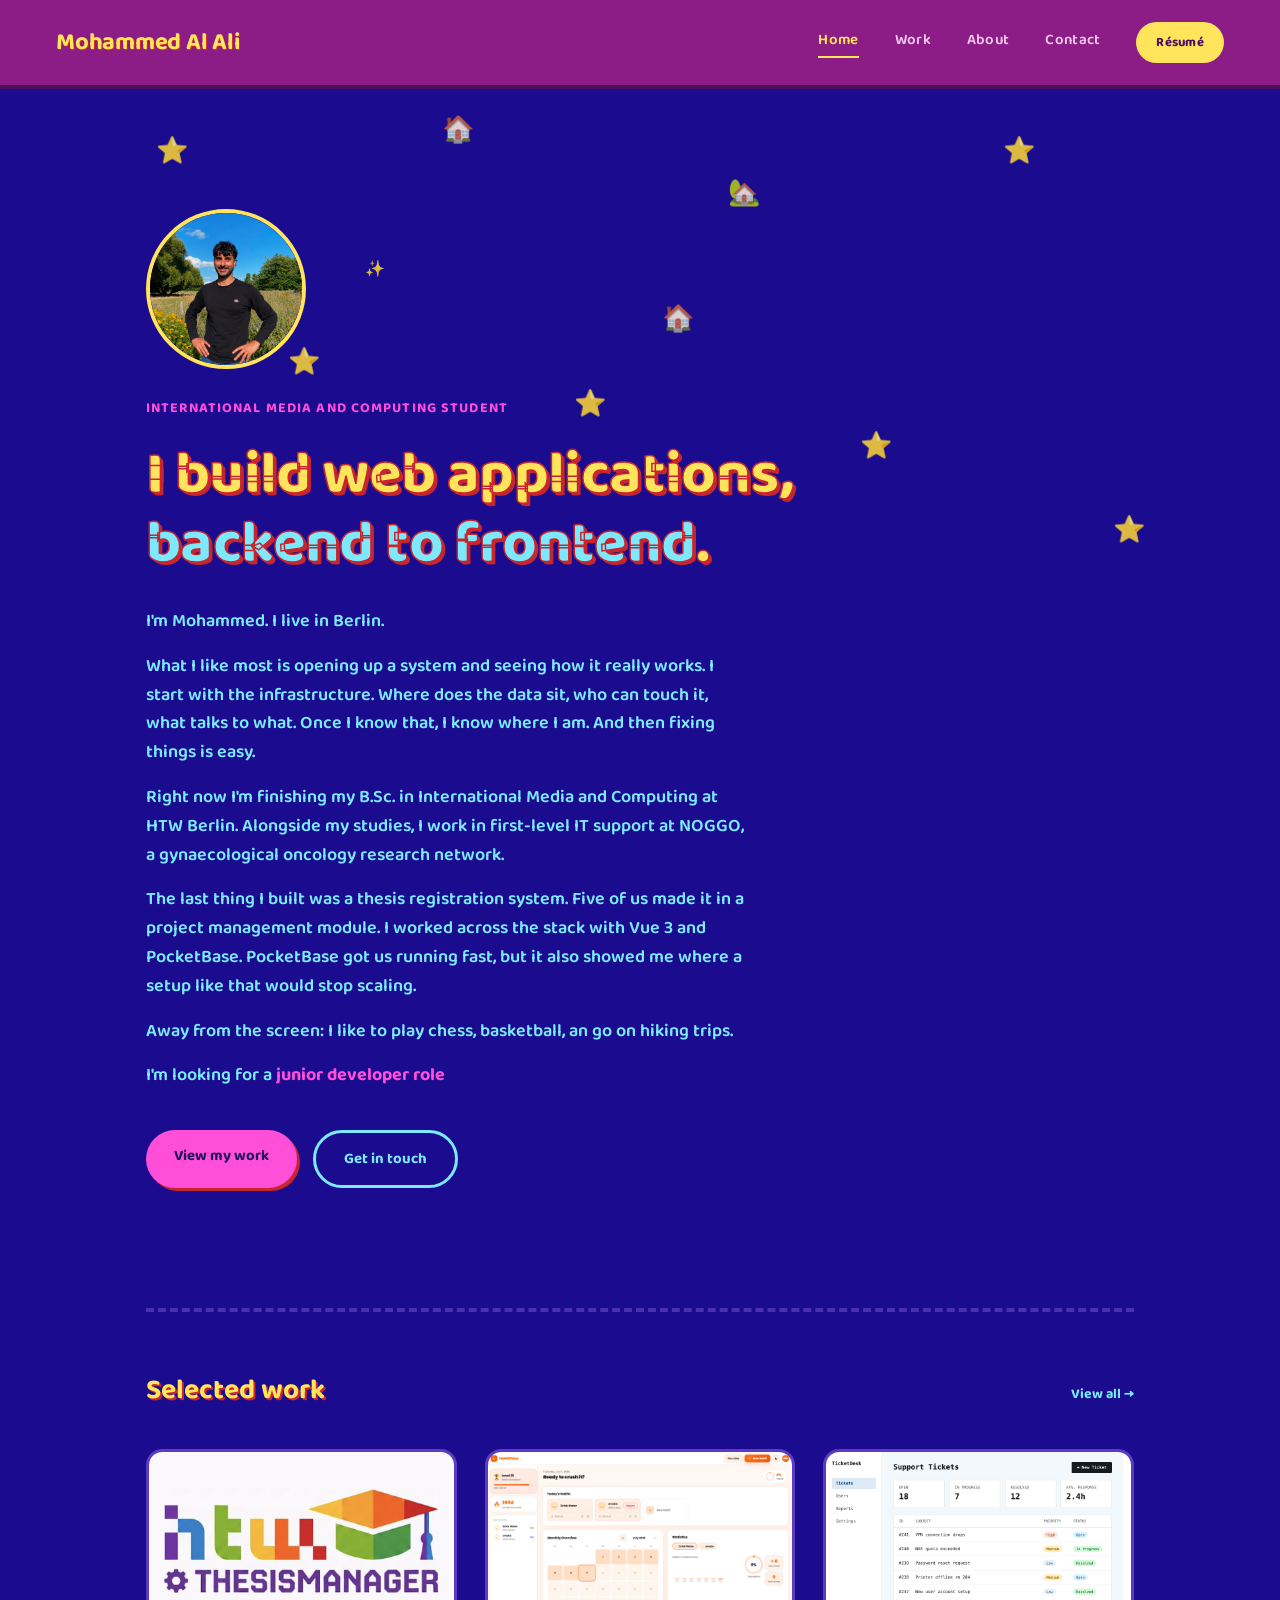
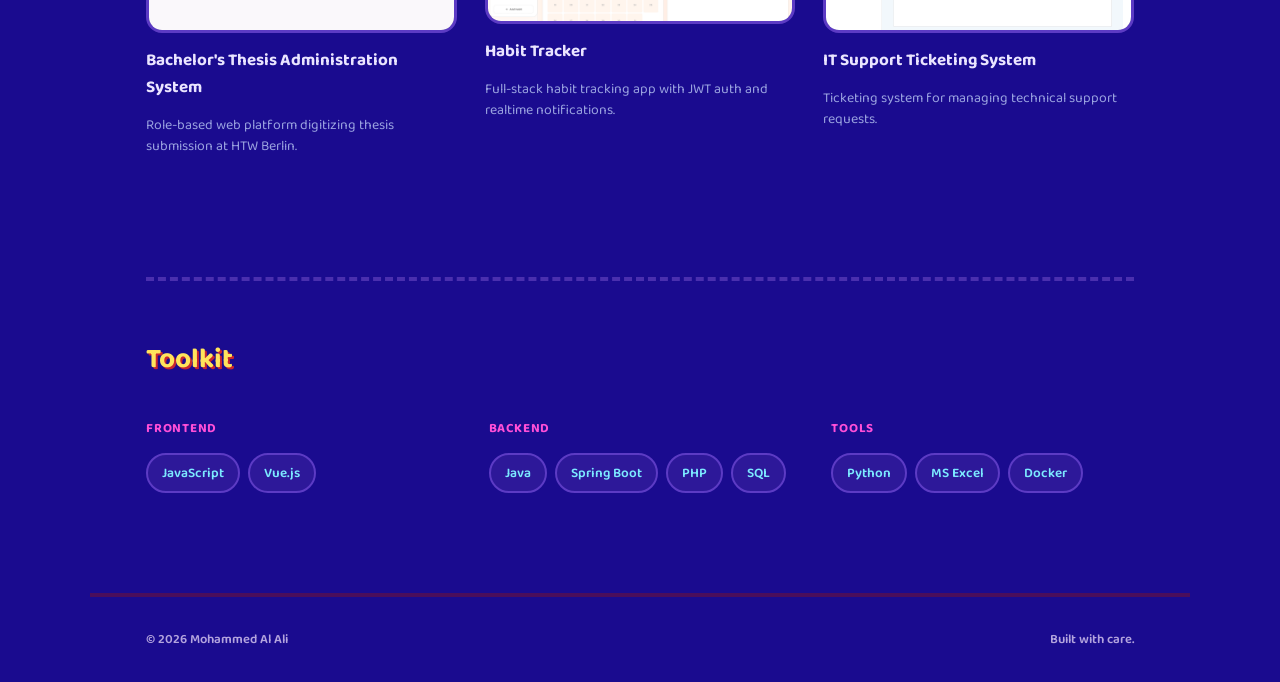
==== commit cd49268c: "Zoom in homepage profile picture" ====
--- a/index.html
+++ b/index.html
@@ -37,16 +37,16 @@
       <span style="top:10%;left:52%;">🏠</span>
     </div>
     <div class="hero-content">
-      <img src="images/Profile_pic.PNG" alt="Mohammed Al Ali" class="hero-avatar">
+      <div class="hero-avatar"><img src="images/Profile_pic.PNG" alt="Mohammed Al Ali"></div>
       <div class="eyebrow">International Media and Computing Student</div>
       <div class="hero-title">I build web applications, <span class="accent-word">backend to frontend</span>.</div>
       <div class="hero-tagline">
        <p>I'm Mohammed. I live in Berlin.</p>
        <p>What I like most is opening up a system and seeing how it really works. I start with the infrastructure. Where does the data sit, who can touch it, what talks to what. Once I know that, I know where I am. And then fixing things is easy.</p>
-       <p>Right now I'm finishing my B.Sc. in International Media and Computing at HTW Berlin. Part of every week I'm in first-level IT support at NOGGO, a gynaecological oncology research network.</p>
-       <p>The last thing I built was a thesis registration system. Five of us built it in a project management module. I worked across the stack, Vue 3 and PocketBase, and handled the PDF and Excel export side of it.</p>
-       <p>Away from the screen: chess, basketball, hiking, a camera I use more than I thought I would, and travel when I can afford it.</p>
-       <p>I'm looking for a <strong>junior developer role</strong>.</p>
+       <p>Right now I'm finishing my B.Sc. in International Media and Computing at HTW Berlin. Alongside my studies, I work in first-level IT support at NOGGO, a gynaecological oncology research network.</p>
+       <p>The last thing I built was a thesis registration system. Five of us made it in a project management module. I worked across the stack with Vue 3 and PocketBase. PocketBase got us running fast, but it also showed me where a setup like that would stop scaling.</p>
+       <p>Away from the screen: I like to play chess, basketball, an go on hiking trips.</p>
+       <p>I'm looking for a <strong>junior developer role</strong></p>
       </div>
       <div class="hero-actions">
         <a href="./Work.html" class="btn btn-primary">View my work</a>
--- a/css/style.css
+++ b/css/style.css
@@ -196,9 +196,15 @@
     width: 160px;
     height: 160px;
     border-radius: 50%;
-    object-fit: cover;
+    overflow: hidden;
     margin-bottom: 28px;
     border: 4px solid var(--yellow);
+}
+.hero-avatar img {
+    width: 100%;
+    height: 100%;
+    object-fit: cover;
+    transform: scale(1.25);
 }
 .case-logo {
     width: 240px;
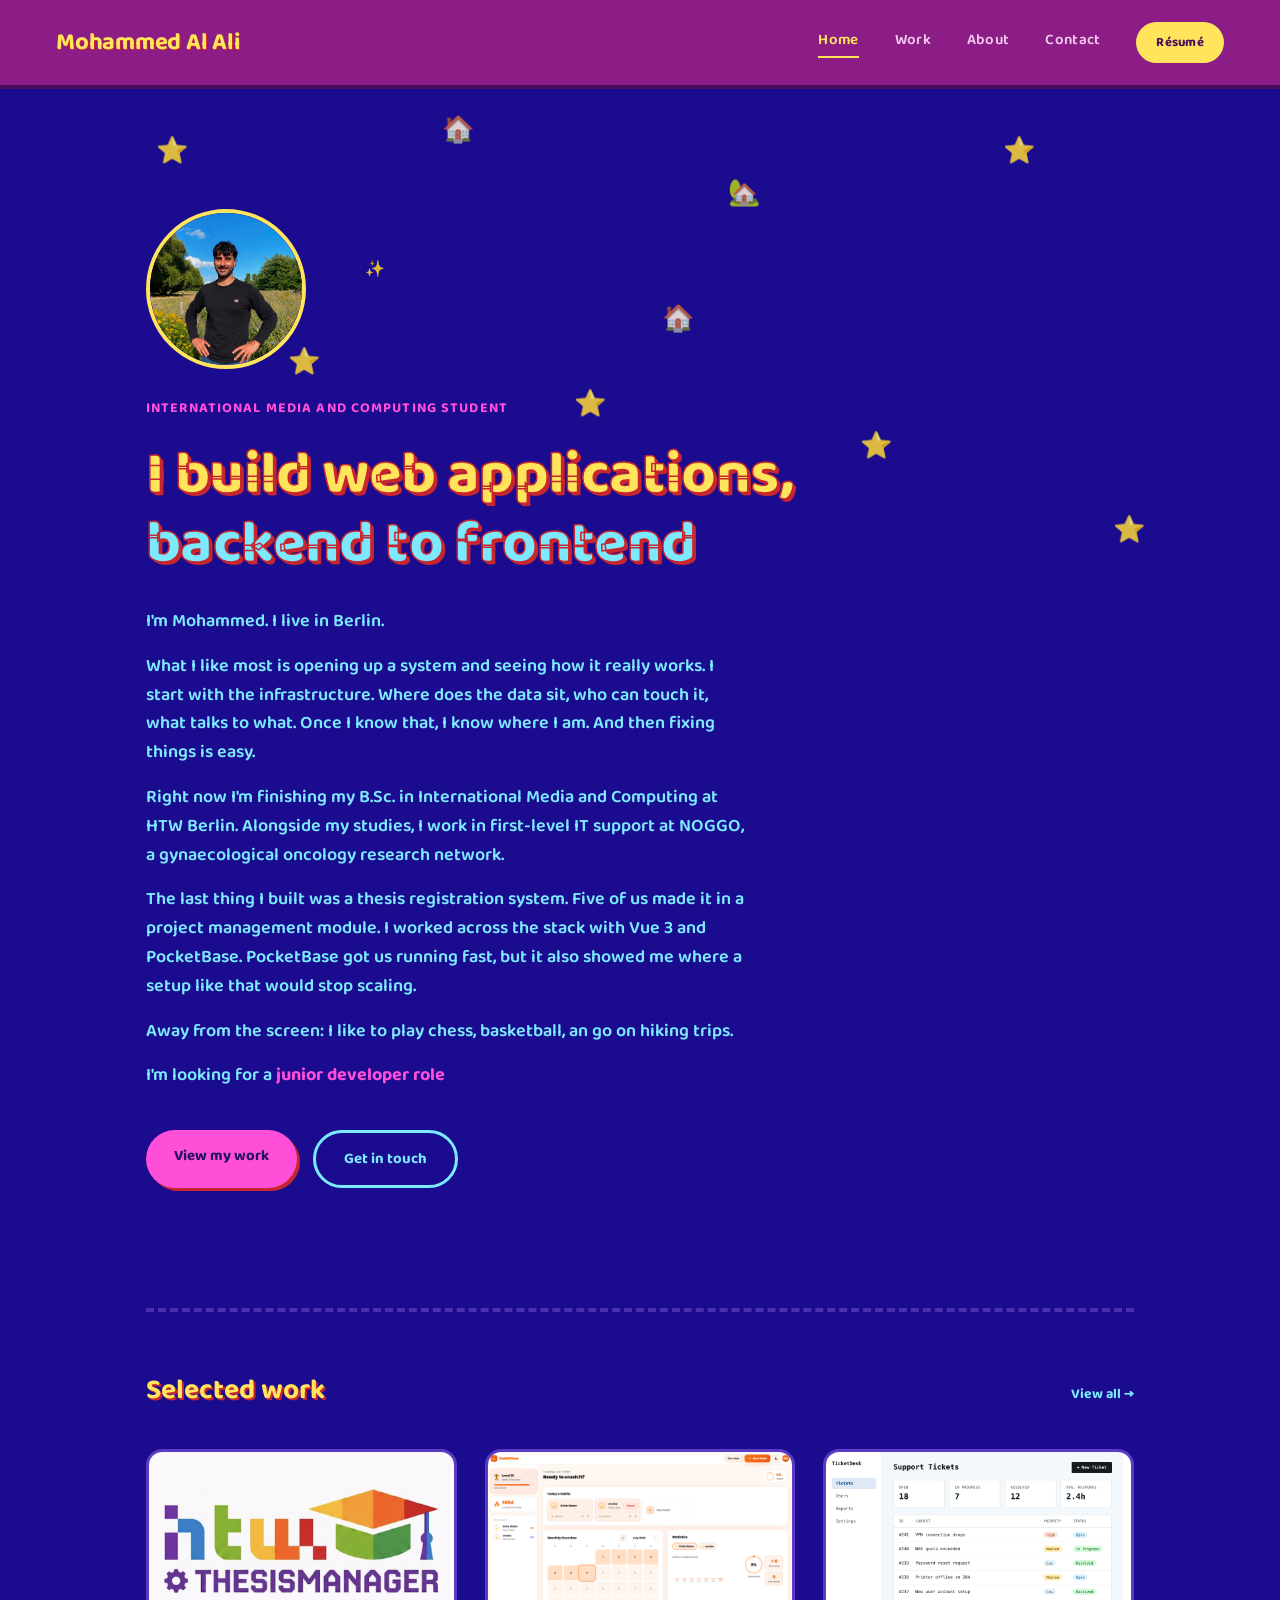
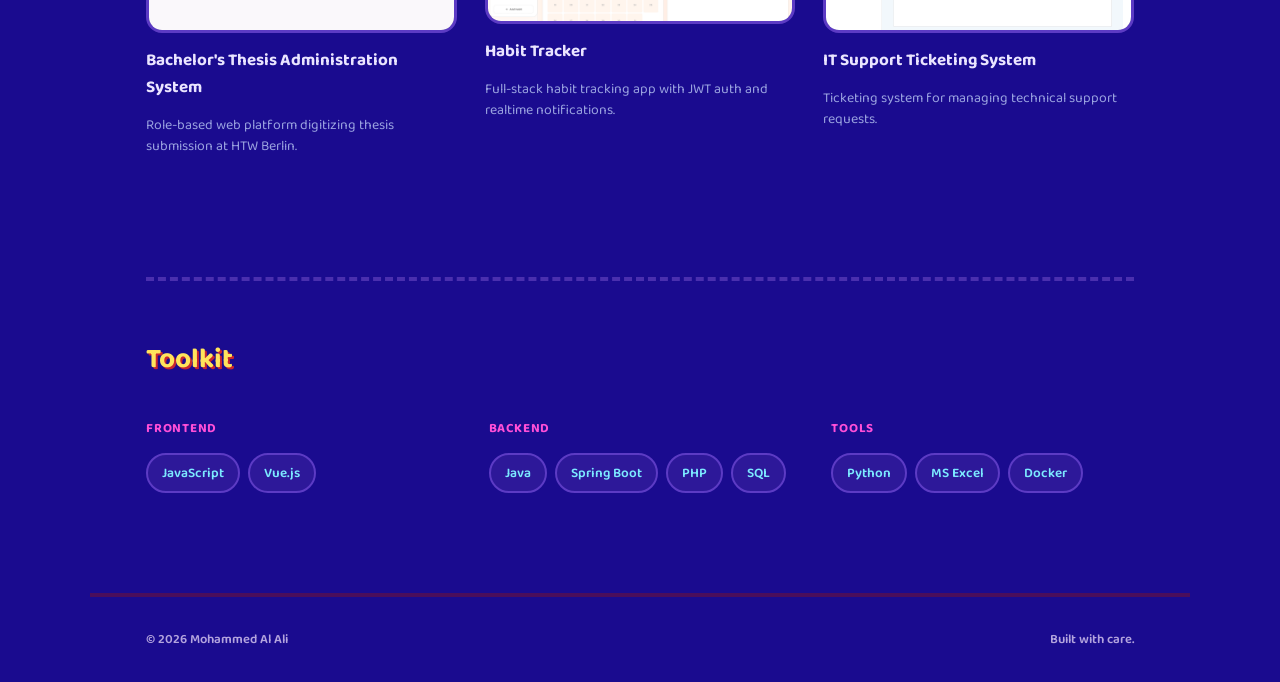
==== commit f0d0768a: "Update homepage hero title" ====
--- a/index.html
+++ b/index.html
@@ -39,7 +39,7 @@
     <div class="hero-content">
       <div class="hero-avatar"><img src="images/Profile_pic.PNG" alt="Mohammed Al Ali"></div>
       <div class="eyebrow">International Media and Computing Student</div>
-      <div class="hero-title">I build web applications, <span class="accent-word">backend to frontend</span>.</div>
+      <div class="hero-title">I build web applications, <span class="accent-word">backend to frontend</span></div>
       <div class="hero-tagline">
        <p>I'm Mohammed. I live in Berlin.</p>
        <p>What I like most is opening up a system and seeing how it really works. I start with the infrastructure. Where does the data sit, who can touch it, what talks to what. Once I know that, I know where I am. And then fixing things is easy.</p>
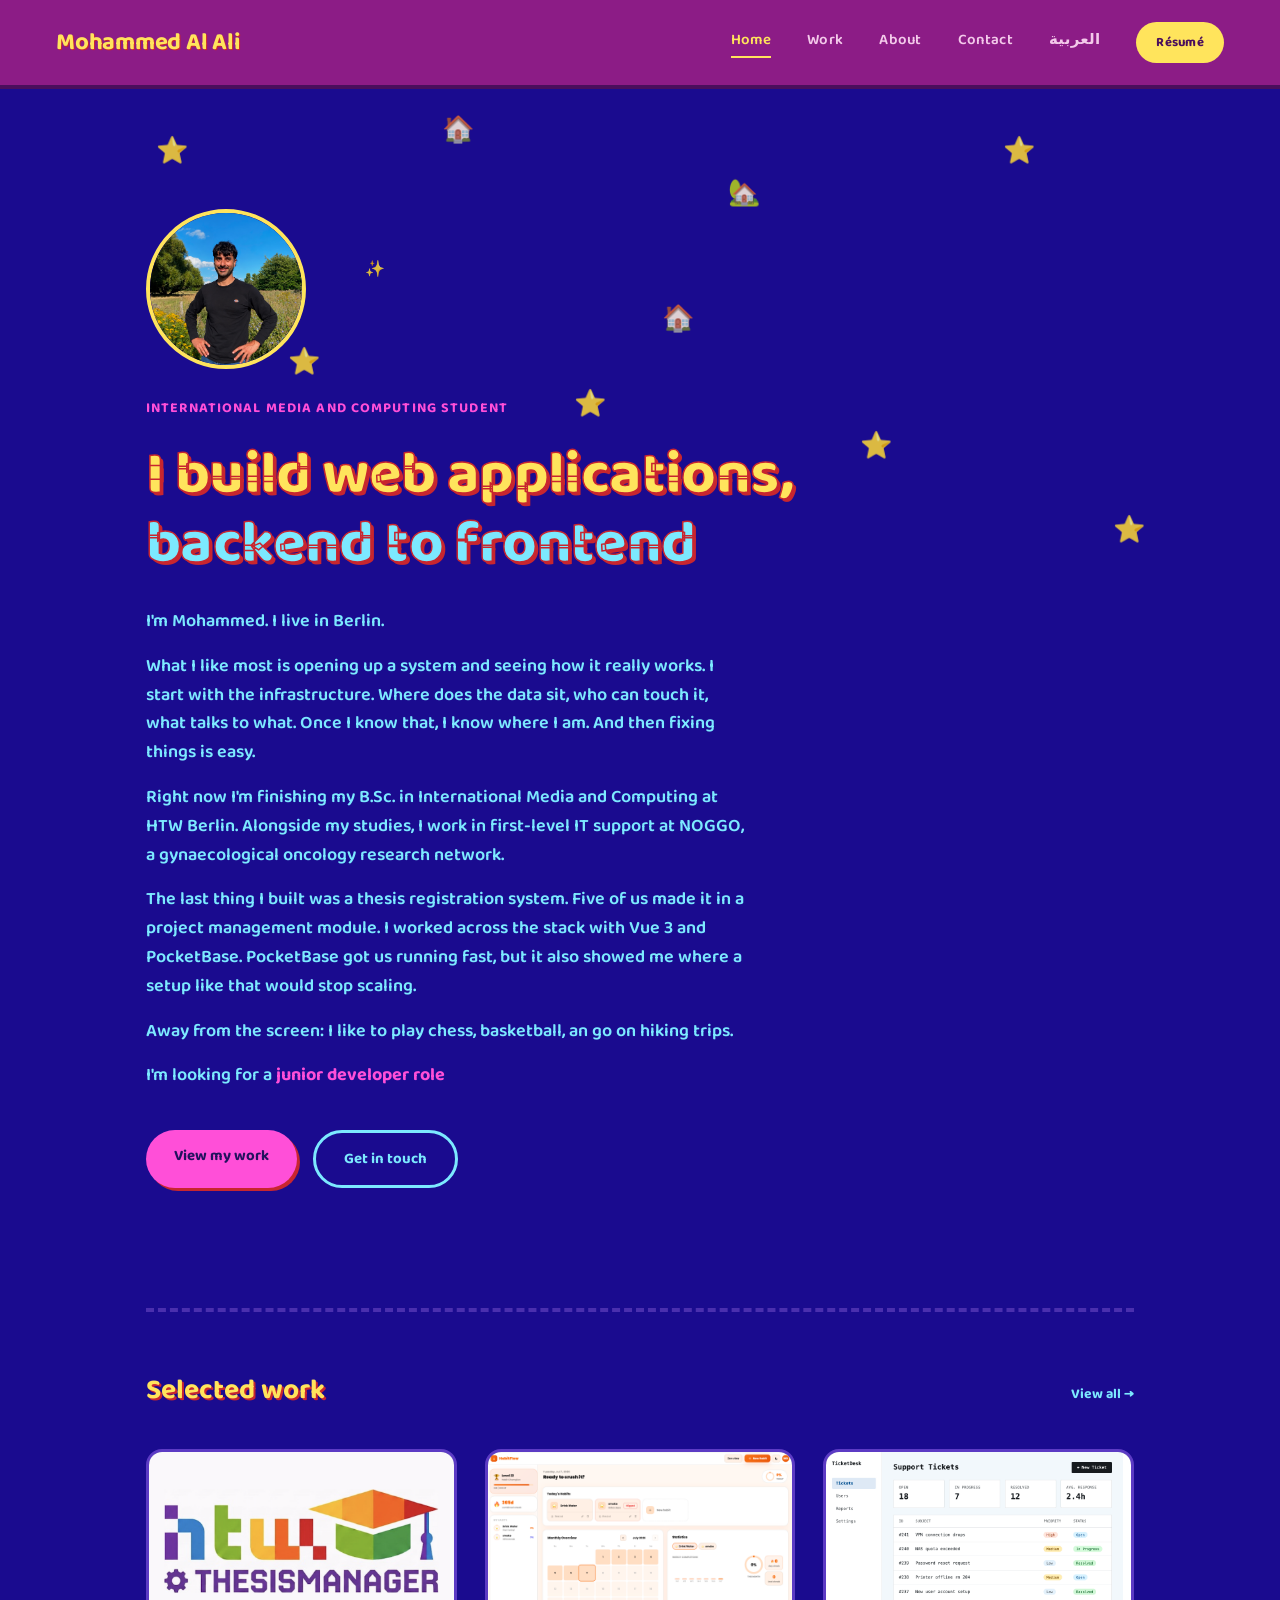
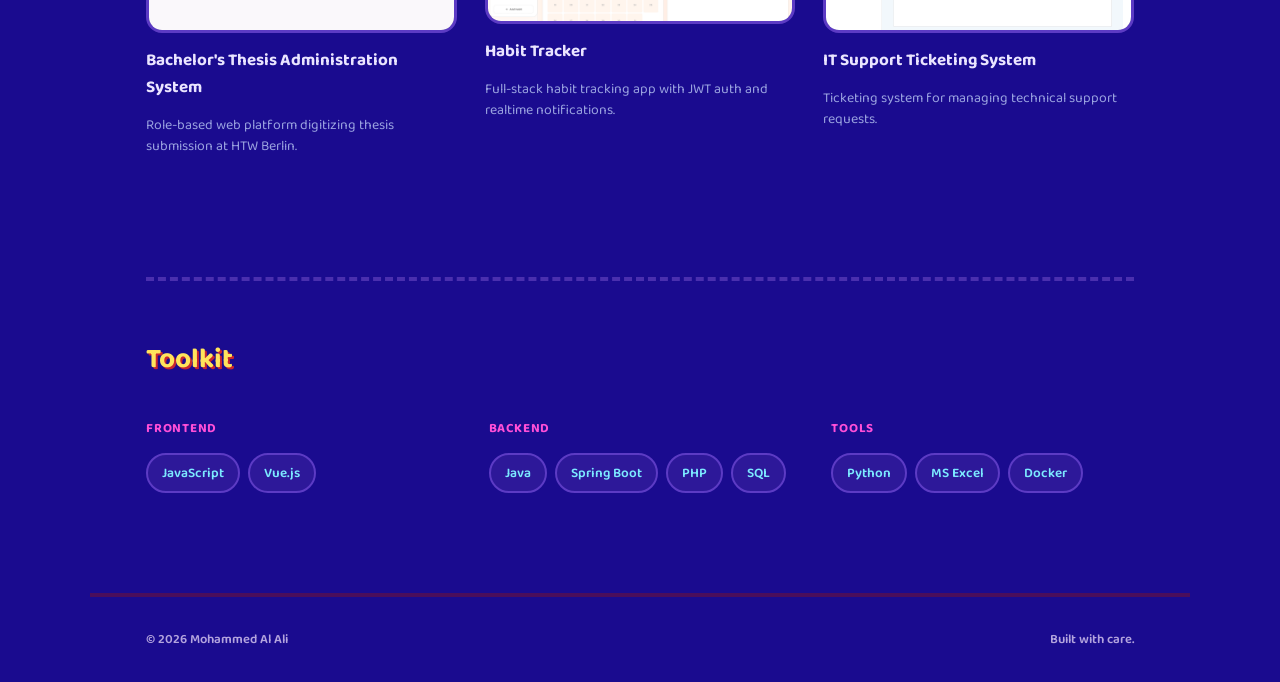
==== commit 9b29adb0: "Add Arabic version of the site with language switch" ====
--- a/index.html
+++ b/index.html
@@ -19,6 +19,7 @@
       <a href="./Work.html" class="nav-link">Work</a>
       <a href="./About.html" class="nav-link">About</a>
       <a href="./Contact.html" class="nav-link">Contact</a>
+      <a href="./index-ar.html" class="nav-link lang-switch">العربية</a>
       <a href="./docs/Mohammed_Al_Ali_CV_2026.pdf" target="_blank" class="resume-btn">Résumé</a>
     </div>
   </div>
